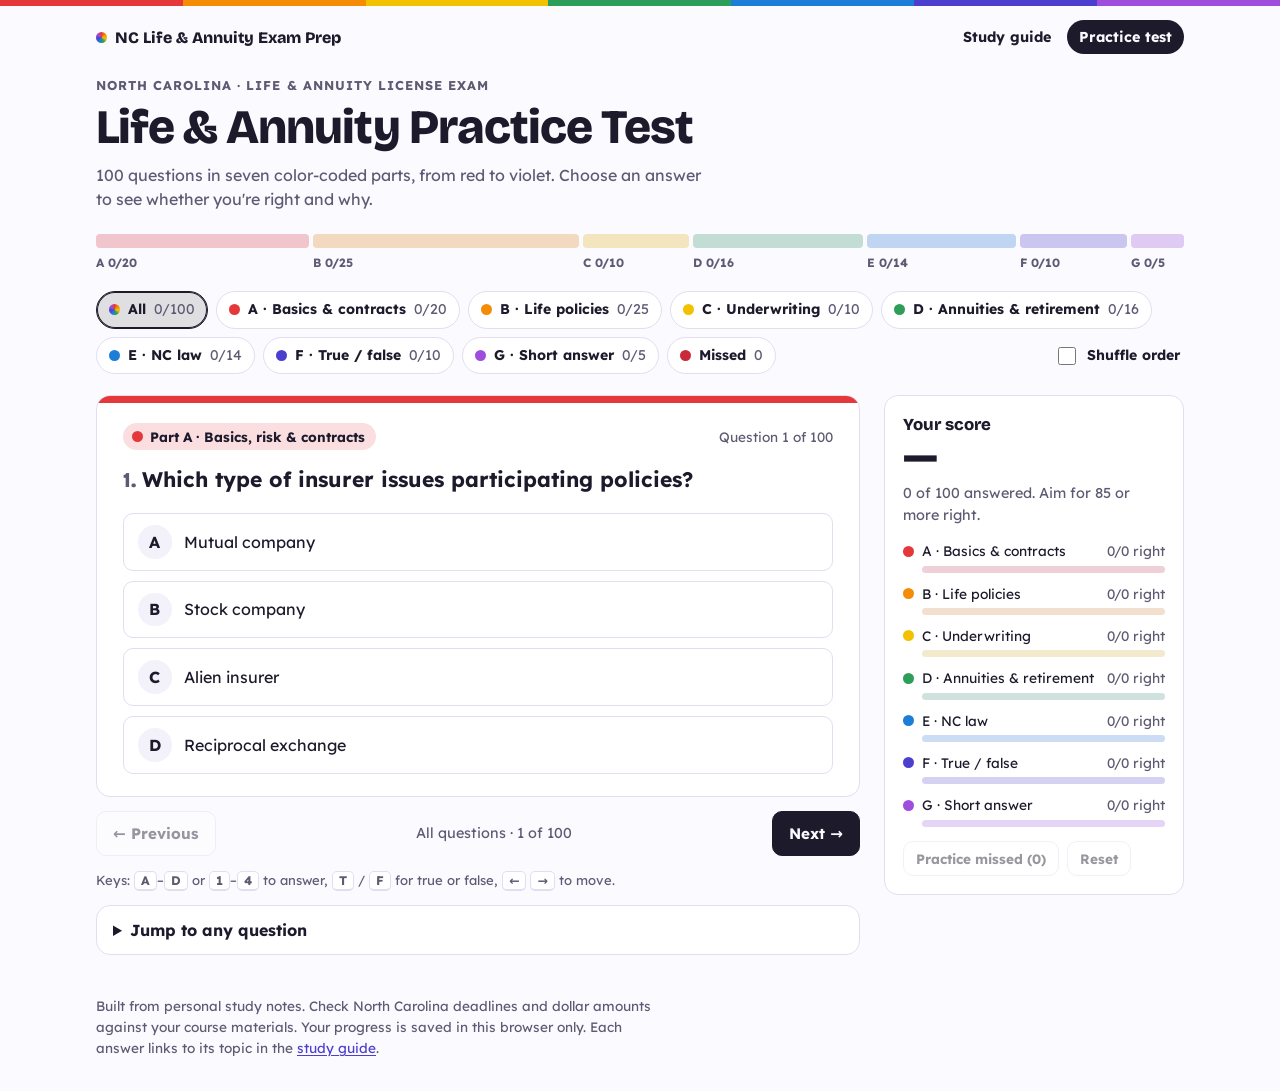
==== practice-test.html @ bba4e841 "Add study guide and practice test site Home page with tiles linking to a ten-topic study guide and a" ====
<!doctype html>
<html lang="en">
<head>
<meta charset="utf-8">
<meta name="viewport" content="width=device-width, initial-scale=1, viewport-fit=cover">
<title>NC Life &amp; Annuity Practice Test</title>
<meta name="description" content="100 practice questions for the North Carolina Life & Annuity license exam, in seven color-coded parts.">
<link rel="preconnect" href="https://fonts.googleapis.com">
<link rel="preconnect" href="https://fonts.gstatic.com" crossorigin>
<link rel="stylesheet" href="https://fonts.googleapis.com/css2?family=Lexend:wght@400;600;700&family=Bricolage+Grotesque:opsz,wght@12..96,600;12..96,800&display=swap">
<link rel="stylesheet" href="styles.css">
<style>
/* Practice test layout: a full-width rainbow progress band (one stripe per part),
   part chips, then the question card with a score panel beside it (stacks on phones). */
.spectrum-wrap { margin-top: 22px; }
.spectrum { display: flex; gap: 4px; height: 14px; }
.seg {
  position: relative;
  min-width: 0;
  border-radius: 4px;
  overflow: hidden;
  background: color-mix(in srgb, var(--c) 24%, var(--surface-2));
}
.seg > span { position: absolute; inset: 0 auto 0 0; background: var(--c); transition: width 0.3s ease; }
.spectrum-legend {
  display: flex;
  gap: 4px;
  margin-top: 6px;
  font-size: 0.75rem;
  font-weight: 700;
  color: var(--muted);
  font-variant-numeric: tabular-nums;
}
.spectrum-legend > span { min-width: 0; overflow: hidden; white-space: nowrap; text-overflow: ellipsis; }
@media (max-width: 600px) { .lg-n { display: none; } }

/* Layout */
.layout {
  display: grid;
  grid-template-columns: minmax(0, 1fr) 300px;
  gap: 20px 24px;
  padding-block: 18px 40px;
}
.parts { grid-column: 1 / -1; display: flex; flex-wrap: wrap; align-items: center; gap: 8px; }
#chips { display: contents; }
@media (max-width: 860px) {
  .layout { grid-template-columns: minmax(0, 1fr); }
}

/* Part chips */
.chip {
  display: inline-flex;
  align-items: center;
  gap: 8px;
  padding: 7px 12px;
  border: 1px solid var(--line);
  border-radius: 999px;
  background: var(--surface);
  font-weight: 700;
  font-size: 0.88rem;
  cursor: pointer;
  transition: background 0.15s, border-color 0.15s;
}
.chip:hover { border-color: var(--c, var(--fg)); }
.chip[aria-pressed="true"] {
  border-color: var(--c, var(--fg));
  background: color-mix(in srgb, var(--c, var(--fg)) 14%, var(--surface));
  box-shadow: inset 0 0 0 1px var(--c, var(--fg));
}
.count { font-weight: 400; color: var(--muted); font-variant-numeric: tabular-nums; }
.toggle {
  display: inline-flex;
  align-items: center;
  gap: 8px;
  margin-left: auto;
  padding: 7px 4px;
  font-size: 0.88rem;
  font-weight: 700;
  cursor: pointer;
}
.toggle input { width: 18px; height: 18px; accent-color: var(--indigo); }

/* Question card */
.stage { min-width: 0; display: grid; gap: 14px; align-content: start; }
.card {
  background: var(--surface);
  border: 1px solid var(--line);
  border-radius: 14px;
  overflow: hidden;
}
.card::before { content: ""; display: block; height: 7px; background: var(--c); }
.card-body { padding: 20px clamp(16px, 3vw, 26px) 22px; }
.meta {
  display: flex;
  flex-wrap: wrap;
  align-items: center;
  justify-content: space-between;
  gap: 8px 12px;
  font-size: 0.85rem;
  color: var(--muted);
}
.part-tag {
  display: inline-flex;
  align-items: center;
  gap: 7px;
  padding: 3px 11px 3px 9px;
  border-radius: 999px;
  background: color-mix(in srgb, var(--c) 16%, var(--surface));
  color: var(--fg);
  font-weight: 700;
}
.where { font-variant-numeric: tabular-nums; }
.qtext {
  margin: 14px 0 18px;
  font: 700 clamp(1.1rem, 2.3vw, 1.32rem)/1.45 var(--body);
  text-wrap: pretty;
}
.qnum { font-family: var(--display); font-weight: 800; color: var(--muted); margin-right: 6px; }
.options { list-style: none; margin: 0; padding: 0; display: grid; gap: 10px; }
.opt {
  width: 100%;
  display: grid;
  grid-template-columns: 2.1rem minmax(0, 1fr) auto;
  align-items: center;
  gap: 12px;
  padding: 11px 14px;
  border: 1.5px solid var(--line);
  border-radius: 10px;
  background: var(--surface);
  text-align: left;
  line-height: 1.4;
  cursor: pointer;
  transition: border-color 0.15s, background 0.15s;
}
.opt:hover:not(:disabled) { border-color: var(--c); background: color-mix(in srgb, var(--c) 8%, var(--surface)); }
.opt:disabled { cursor: default; }
.key {
  width: 2.1rem;
  height: 2.1rem;
  display: grid;
  place-items: center;
  border-radius: 50%;
  background: var(--surface-2);
  font-weight: 700;
}
.mark { font-size: 0.8rem; font-weight: 700; white-space: nowrap; }
.opt.is-correct { border-color: var(--ok); background: color-mix(in srgb, var(--ok) 12%, var(--surface)); }
.opt.is-correct .key { background: var(--ok); color: var(--surface); }
.opt.is-correct .mark { color: var(--ok); }
.opt.is-wrong { border-color: var(--bad); background: color-mix(in srgb, var(--bad) 10%, var(--surface)); }
.opt.is-wrong .key { background: var(--bad); color: var(--surface); }
.opt.is-wrong .mark { color: var(--bad); }
.opt.is-dim { opacity: 0.55; }
@media (max-width: 480px) {
  .opt { grid-template-columns: 2.1rem minmax(0, 1fr); }
  .mark { grid-column: 2; }
}

.feedback {
  margin-top: 16px;
  padding: 14px 16px;
  border-left: 5px solid var(--ok);
  border-radius: 8px;
  background: color-mix(in srgb, var(--ok) 10%, var(--surface));
}
.feedback.bad { border-left-color: var(--bad); background: color-mix(in srgb, var(--bad) 9%, var(--surface)); }
.feedback.neutral { border-left-color: var(--c); background: color-mix(in srgb, var(--c) 10%, var(--surface)); }
.fb-title { margin: 0 0 4px; font-weight: 700; }
.fb-why { margin: 0; }
.fb-foot {
  display: flex;
  flex-wrap: wrap;
  align-items: center;
  justify-content: space-between;
  gap: 8px 12px;
  margin-top: 10px;
  font-size: 0.85rem;
  color: var(--muted);
}

.sa-label { display: block; margin-bottom: 6px; font-size: 0.9rem; font-weight: 700; }
textarea {
  width: 100%;
  min-height: 96px;
  padding: 10px 12px;
  border: 1.5px solid var(--line);
  border-radius: 10px;
  background: var(--surface);
  color: var(--fg);
  font: 1rem/1.5 var(--body);
  resize: vertical;
}
.row { display: flex; flex-wrap: wrap; gap: 10px; margin-top: 12px; }

.nav-row { display: flex; flex-wrap: wrap; align-items: center; justify-content: space-between; gap: 8px 12px; }
.nav-row .btn { white-space: nowrap; }
.nav-pos { color: var(--muted); font-size: 0.9rem; font-variant-numeric: tabular-nums; text-align: center; }
@media (max-width: 520px) { .nav-pos { order: 3; flex-basis: 100%; } }
.hint { margin: 0; font-size: 0.82rem; color: var(--muted); }

details.jump { background: var(--surface); border: 1px solid var(--line); border-radius: 14px; padding: 12px 16px; }
details.jump summary { cursor: pointer; font-weight: 700; }
.qgrid { display: grid; grid-template-columns: repeat(auto-fill, minmax(38px, 1fr)); gap: 6px; margin-top: 12px; }
.qcell {
  height: 34px;
  border: 2px solid var(--c);
  border-radius: 7px;
  background: var(--surface);
  font-size: 0.8rem;
  font-weight: 700;
  font-variant-numeric: tabular-nums;
  cursor: pointer;
}
.qcell.ok { background: color-mix(in srgb, var(--ok) 26%, var(--surface)); }
.qcell.bad { background: color-mix(in srgb, var(--bad) 26%, var(--surface)); text-decoration: line-through; }
.qcell.current { box-shadow: 0 0 0 2px var(--surface), 0 0 0 4px var(--fg); }

/* Score panel */
.score {
  align-self: start;
  position: sticky;
  top: 16px;
  display: grid;
  gap: 14px;
  padding: 18px;
  background: var(--surface);
  border: 1px solid var(--line);
  border-radius: 14px;
}
@media (max-width: 860px) { .score { position: static; } }
.score h2 { margin: 0; font: 800 1.05rem var(--display); }
.big { font: 800 2.7rem/1 var(--display); font-variant-numeric: tabular-nums; }
.sub { margin: 4px 0 0; color: var(--muted); font-size: 0.9rem; font-variant-numeric: tabular-nums; }
.prows { display: grid; gap: 10px; }
.prow {
  display: grid;
  grid-template-columns: 11px minmax(0, 1fr) auto;
  align-items: center;
  gap: 4px 8px;
  font-size: 0.86rem;
}
.prow .pname { min-width: 0; overflow: hidden; text-overflow: ellipsis; white-space: nowrap; }
.prow .pnum { color: var(--muted); font-variant-numeric: tabular-nums; }
.pbar {
  grid-column: 2 / -1;
  display: flex;
  height: 7px;
  border-radius: 4px;
  overflow: hidden;
  background: color-mix(in srgb, var(--c) 18%, var(--surface-2));
}
.pbar .right { background: var(--c); }
.pbar .wrong { background: color-mix(in srgb, var(--c) 45%, var(--surface-2)); }
.score-actions { display: flex; flex-wrap: wrap; gap: 8px; }
.confirm { margin: 0; font-size: 0.88rem; }

.empty { padding: 28px 24px; text-align: center; }
.empty h2 { margin: 0 0 6px; font: 800 1.3rem var(--display); }
.empty p { margin: 0; color: var(--muted); }
</style>
</head>
<body>
<div class="rainbow-rule" aria-hidden="true"></div>
<nav class="wrap topnav" aria-label="Site">
  <a class="brand" href="./"><span class="dot rainbow" aria-hidden="true"></span>NC Life &amp; Annuity Exam Prep</a>
  <div class="navlinks">
    <a href="study-guide.html">Study guide</a>
    <a href="practice-test.html" aria-current="page">Practice test</a>
  </div>
</nav>
<header class="masthead">
  <div class="wrap">
    <p class="eyebrow">North Carolina · Life &amp; Annuity license exam</p>
    <h1>Life &amp; Annuity Practice Test</h1>
    <p class="lede">100 questions in seven color-coded parts, from red to violet. Choose an answer to see whether you're right and why.</p>
    <div class="spectrum-wrap">
      <div class="spectrum" id="spectrum" role="img" aria-label="Progress by part"></div>
      <div class="spectrum-legend" id="legend"></div>
    </div>
  </div>
</header>

<main class="wrap layout">
  <div class="parts" aria-label="Choose which questions to practice">
    <div id="chips"></div>
    <label class="toggle" for="shuffle"><input type="checkbox" id="shuffle"> Shuffle order</label>
  </div>

  <section class="stage" aria-live="polite">
    <article class="card" id="card"></article>
    <div class="nav-row">
      <button class="btn" type="button" id="prev">← Previous</button>
      <span class="nav-pos" id="navpos"></span>
      <button class="btn primary" type="button" id="next">Next →</button>
    </div>
    <p class="hint">Keys: <kbd>A</kbd>–<kbd>D</kbd> or <kbd>1</kbd>–<kbd>4</kbd> to answer, <kbd>T</kbd> / <kbd>F</kbd> for true or false, <kbd>←</kbd> <kbd>→</kbd> to move.</p>
    <details class="jump" id="jump">
      <summary>Jump to any question</summary>
      <div class="qgrid" id="qgrid"></div>
    </details>
  </section>

  <aside class="score" id="score" aria-label="Your score"></aside>
</main>

<footer class="wrap foot">
  <p>Built from personal study notes. Check North Carolina deadlines and dollar amounts against your course materials. Your progress is saved in this browser only. Each answer links to its topic in the <a href="study-guide.html">study guide</a>.</p>
</footer>

<script>
const PARTS = {
  A: { name: "Basics, risk & contracts", short: "Basics & contracts", color: "var(--red)" },
  B: { name: "Life policies & riders", short: "Life policies", color: "var(--orange)" },
  C: { name: "Underwriting & delivery", short: "Underwriting", color: "var(--yellow)" },
  D: { name: "Annuities, retirement & Social Security", short: "Annuities & retirement", color: "var(--green)" },
  E: { name: "North Carolina law & ethics", short: "NC law", color: "var(--blue)" },
  F: { name: "True or false", short: "True / false", color: "var(--indigo)" },
  G: { name: "Short answer", short: "Short answer", color: "var(--violet)" }
};

const TOPICS = {
  1: "Insurers and how they are organized",
  2: "Risk, loss and hazards",
  3: "Contracts, agency and negligence",
  4: "Life insurance policies",
  5: "Riders, provisions and options",
  6: "Underwriting and delivery",
  7: "Annuities",
  8: "Business uses and retirement plans",
  9: "Social Security",
  10: "North Carolina law and ethics"
};

const QS = [];
function mc(part, q, opts, ans, why, topic) {
  QS.push({ id: QS.length + 1, part, type: "mc", q, opts, ans: "ABCD".indexOf(ans), why, topic });
}
function tf(q, ans, why, topic) {
  QS.push({ id: QS.length + 1, part: "F", type: "tf", q, opts: ["True", "False"], ans: ans ? 0 : 1, why, topic });
}
function sa(q, model, topic) {
  QS.push({ id: QS.length + 1, part: "G", type: "sa", q, model, topic });
}

// Part A: Insurance basics, risk and contracts
mc("A", "Which type of insurer issues participating policies?", ["Mutual company", "Stock company", "Alien insurer", "Reciprocal exchange"], "A", "Mutual companies are owned by policyholders and issue participating policies.", 1);
mc("A", "An insurer incorporated in Ohio that sells policies in North Carolina is, in NC, a(n):", ["Domestic insurer", "Alien insurer", "Nonadmitted insurer", "Foreign insurer"], "D", "Foreign means incorporated in another US state. Domestic is this state; alien is outside the US.", 1);
mc("A", "Under a reinsurance agreement, which company stays responsible to the policyowner?", ["The reinsurer", "The state guaranty association", "The ceding insurer", "The assuming insurer"], "C", "The ceding (original) insurer stays responsible to the client.", 1);
mc("A", "Reinsurance that applies automatically to a broad class of risks is:", ["Treaty", "Facultative", "Surplus lines", "Retention"], "A", "Treaty is broad and automatic; facultative is case by case.", 1);
mc("A", "Who is NOT licensed to sell insurance but introduces clients to a producer?", ["Broker", "Agent", "Field underwriter", "Solicitor"], "D", "Solicitors can't sell; they refer clients to a producer.", 1);
mc("A", "The McCarran-Ferguson Act of 1945 established that:", ["The federal government regulates insurance", "Agents need a federal license", "States regulate the business of insurance", "All insurers must be mutual companies"], "C", "McCarran-Ferguson left insurance regulation to the states.", 1);
mc("A", "Which of these is an insurable risk?", ["Buying stock", "A home burning down", "Betting on a game", "Opening a new business"], "B", "Only pure risk (chance of loss, no gain) is insurable. The others are speculative.", 2);
mc("A", "A policyholder stops locking their car because “insurance will cover it.” This is:", ["Moral hazard", "Physical hazard", "Speculative risk", "Morale hazard"], "D", "Morale hazard is carelessness because you're insured. Moral hazard is intentional dishonesty.", 2);
mc("A", "Frayed electrical wiring in a building is a:", ["Physical hazard", "Moral hazard", "Morale hazard", "Peril"], "A", "A physical hazard is a tangible condition you can see or measure.", 2);
mc("A", "Buying an insurance policy is which risk management method?", ["Avoidance", "Transfer", "Retention", "Reduction"], "B", "Insurance transfers risk to another party by contract.", 2);
mc("A", "Choosing a higher deductible to lower the premium is an example of risk:", ["Sharing", "Avoidance", "Retention", "Transfer"], "C", "A deductible is risk you deliberately keep.", 2);
mc("A", "According to the law of large numbers:", ["As the number of insureds increases, the number of losses decreases", "Losses can be eliminated with enough insureds", "Every insured pays the same premium", "The larger the group of similar exposure units, the more predictable losses become"], "D", "The law of large numbers improves predictability. The first choice is the classic false statement.", 2);
mc("A", "Adverse selection refers to:", ["Higher-risk people being more likely to seek insurance", "An insurer rejecting an applicant", "Spreading risk among many people", "An agent choosing which insurer to use"], "A", "Higher-risk people seek coverage more, so claims run higher than expected. Underwriting guards against it.", 2);
mc("A", "Which is an exception to the principle of indemnity?", ["Actual cash value property coverage", "Life insurance", "Liability coverage", "Medical expense reimbursement"], "B", "Life insurance pays a stated amount, not a measured loss.", 2);
mc("A", "Which is NOT one of the four elements of a legal contract?", ["Warranty", "Consideration", "Competent parties", "Legal purpose"], "A", "The elements are CLOC: Competent parties, Legal purpose, Offer and acceptance, Consideration.", 3);
mc("A", "A contract in which one party may receive much more than it paid in is:", ["Unilateral", "Conditional", "Aleatory", "Adhesive"], "C", "Aleatory means an unequal exchange of value.", 3);
mc("A", "The insurer writes the policy, the insured must take it as written, and unclear wording is read in the insured's favor. This describes a contract of:", ["Indemnity", "Adhesion", "Utmost good faith", "Bilateral agreement"], "B", "That's a contract of adhesion: take it or leave it, with ambiguities favoring the insured.", 3);
mc("A", "Statements on an application that the applicant believes to be true are:", ["Warranties", "Concealments", "Estoppels", "Representations"], "D", "Representations are believed true; warranties are guaranteed true.", 3);
mc("A", "An agent forgets to submit a client's application. This is:", ["Simple negligence", "Gross negligence", "Willful and wanton negligence", "Fraud"], "A", "A one-time failure to act reasonably is simple negligence.", 3);
mc("A", "Authority that the public reasonably believes an agent has, based on the insurer's actions, is:", ["Express", "Implied", "Fiduciary", "Apparent"], "D", "Apparent authority comes from the public's reasonable belief. Express is written; implied is needed to do the express duties.", 3);

// Part B: Life policies, riders and provisions
mc("B", "Which policy gives pure, temporary protection at the lowest premium for a set period?", ["Whole life", "Universal life", "Level term", "Limited-pay life"], "C", "Level term is temporary, pure protection at the lowest premium.", 4);
mc("B", "Credit life insurance is usually written as:", ["Decreasing term", "Level term", "Whole life", "Variable life"], "A", "Credit life is decreasing term that shrinks with the debt.", 4);
mc("B", "A term policy is converted to whole life, and the new premium is based on the insured's age at conversion. This is:", ["Original age", "Issue age", "Attained age", "Age 65"], "C", "Attained age is the insured's age at conversion, so the premium is higher.", 4);
mc("B", "Compared with straight whole life, a 20-pay life policy:", ["Has lower annual premiums", "Builds cash value faster", "Expires after 20 years", "Has no cash value"], "B", "Premiums are packed into 20 years, so cash value builds faster. The premiums are higher.", 4);
mc("B", "A policy funded so fast that it fails the IRS 7-pay test becomes a:", ["Modified endowment contract (MEC)", "Variable life policy", "Industrial policy", "Survivorship policy"], "A", "Failing the 7-pay test makes it a MEC. Loans and withdrawals become taxable.", 4);
mc("B", "In universal life, the pure insurance protection above the cash value is called the:", ["Loading", "Reserve", "Surrender charge", "Corridor"], "D", "The corridor is the pure protection above the cash value.", 4);
mc("B", "Which policy's cash value and death benefit rise and fall with separate-account investments?", ["Indexed universal life", "Variable life", "Adjustable life", "Limited-pay life"], "B", "Variable life follows its separate-account (equity) investments, and the owner bears the risk.", 4);
mc("B", "A survivorship (joint and survivor) policy pays the death benefit:", ["At the first death", "At each death", "At the second death", "When both insureds reach age 100"], "C", "Survivorship, or second-to-die, pays at the last death.", 4);
mc("B", "A policyowner transfers all ownership rights to another person. This is:", ["Collateral assignment", "Irrevocable beneficiary designation", "Viatical settlement", "Absolute assignment"], "D", "An absolute assignment transfers full ownership and control.", 5);
mc("B", "A terminally ill insured expected to live 1–2 years wants part of the death benefit now. Which rider allows this?", ["Accelerated benefits", "Accidental death benefit", "Waiver of premium", "Payor benefit"], "A", "Accelerated benefits pay part of the death benefit early for a terminal illness.", 5);
mc("B", "The payor benefit rider is most often attached to a:", ["Group term policy", "Credit life policy", "Juvenile policy", "Annuity"], "C", "The payor rider goes on juvenile policies and waives premiums if the payor dies or is disabled.", 5);
mc("B", "Under the automatic premium loan provision, an unpaid premium is:", ["Waived permanently", "Paid by the agent", "Deducted only from the death benefit", "Borrowed from the cash value at the end of the grace period"], "D", "The automatic premium loan borrows the premium from cash value when the grace period ends.", 5);
mc("B", "Which is NOT a dividend option?", ["Paid-up additions", "Extended term", "One-year term", "Reduction of premium"], "B", "Extended term is a nonforfeiture option. Dividend options are CRAPO: Cash, Reduction of premium, Accumulate at interest, Paid-up additions, One-year term.", 5);
mc("B", "A policyowner stops paying premiums, and the cash value buys term coverage for the full face amount for as long as it lasts. This nonforfeiture option is:", ["Extended term", "Reduced paid-up", "Cash surrender", "Automatic premium loan"], "A", "Extended term keeps the full face amount for a shorter time. Reduced paid-up keeps coverage for life at a smaller amount.", 5);
mc("B", "After a life policy has been in force for 2 years, the insurer generally can't void it for misstatements on the application. This is the:", ["Entire contract provision", "Suicide clause", "Incontestability clause", "Reinstatement provision"], "C", "The incontestability clause applies after 2 years.", 5);
mc("B", "An insured dies by suicide 14 months after the policy was issued. The insurer will:", ["Pay the full face amount", "Refund the premiums paid", "Pay nothing at all", "Pay half the face amount"], "B", "Suicide within 2 years of issue means premiums are refunded, with no death benefit.", 5);
mc("B", "Under the entire contract provision, the contract consists of:", ["The policy only", "The application only", "The policy plus the agent's notes", "The policy, the application and any endorsements"], "D", "The policy, the application and the endorsements make up the entire contract.", 5);
mc("B", "The insured and the primary beneficiary die in the same accident and no one can tell who died first. With no common disaster clause, the Uniform Simultaneous Death Act pays the proceeds:", ["As if the insured survived, so to the contingent beneficiary or the insured's estate", "As if the beneficiary survived", "Split between both estates", "To the state"], "A", "The act presumes the insured outlived the beneficiary.", 5);
mc("B", "Which is NOT a factor in calculating a life insurance premium?", ["Mortality", "Morbidity", "Interest", "Expense"], "B", "Life premiums use mortality, interest and expense. Morbidity (illness rates) is for health insurance.", 4);
mc("B", "Gross premium equals:", ["Mortality minus interest", "Net premium minus dividends", "Net premium plus loading for expenses", "Cash value plus interest"], "C", "Gross premium = net premium + loading. Net single premium = mortality − interest.", 4);
mc("B", "Life insurance death proceeds paid in a lump sum to a beneficiary are generally:", ["Fully taxable as income", "Taxed as a capital gain", "Taxable only above $255", "Free of income tax"], "D", "Lump-sum death proceeds are income-tax free. Interest earned on proceeds held by the insurer is taxable.", 5);
mc("B", "A revocable beneficiary can be changed by the policyowner:", ["At any time", "Only with the beneficiary's consent", "Only on the policy anniversary", "Never"], "A", "A revocable beneficiary can be changed at any time. An irrevocable one must consent.", 5);
mc("B", "Level premiums are possible for whole life because:", ["The insurer guarantees dividends", "Early-year premiums exceed the cost of protection, building a reserve", "Premiums increase each year", "Cash value is paid out each year"], "B", "Overpaying in the early years builds the reserve that keeps later premiums level.", 4);
mc("B", "A client wants lifetime coverage but wants to finish paying premiums before retirement. The best fit is:", ["Decreasing term", "Renewable term", "Limited-pay life", "Credit life"], "C", "Limited-pay life gives lifetime coverage with a shorter payment period.", 4);
mc("B", "Investors buy a policy on a stranger's life (STOLI). Which contract element does this violate?", ["Consideration", "Offer and acceptance", "Competent parties", "Legal purpose (insurable interest)"], "D", "Without insurable interest, the contract has no legal purpose.", 3);

// Part C: Underwriting and delivery
mc("C", "The agent who starts the underwriting process is called the:", ["Field underwriter", "Actuary", "Claims adjuster", "Service representative"], "A", "The agent is the field underwriter.", 6);
mc("C", "A report on the applicant from their own doctor is a(n):", ["MIB report", "Inspection report", "Attending physician statement (APS)", "Buyer's guide"], "C", "An APS comes from the applicant's own doctor. The MIB shares medical data among insurers.", 6);
mc("C", "An applicant pays the first premium and receives a conditional receipt. Coverage begins:", ["When the policy is delivered", "On the application date (or exam date), if the applicant qualifies as applied for", "Immediately, no matter what underwriting finds", "When the agent signs the application"], "B", "Conditional receipt coverage dates back only if the applicant qualifies as applied for.", 6);
mc("C", "Which receipt gives immediate coverage until the insurer accepts or rejects the application?", ["Conditional receipt", "Premium receipt", "Policy summary", "Binding receipt"], "D", "A binding receipt gives immediate temporary coverage. It's used sparingly in life insurance.", 6);
mc("C", "No premium was paid with the application. Coverage begins:", ["On the application date", "When underwriting approves", "When the policy is delivered and the first premium is collected", "On the date of the medical exam"], "C", "No premium means no coverage until delivery and payment in full.", 6);
mc("C", "For life insurance, insurable interest must exist:", ["At the time of application", "At the time of death", "At both application and death", "Only when a claim is filed"], "A", "For life insurance, insurable interest is needed at application only.", 6);
mc("C", "Under the Fair Credit Reporting Act, an applicant must be:", ["Given a copy of their MIB file automatically", "Told that a consumer report on their background may be requested", "Allowed to choose the underwriter", "Refunded any premium paid"], "B", "The FCRA requires notice that a consumer report may be requested.", 1);
mc("C", "An applicant who is a better-than-average risk is classified as:", ["Standard", "Substandard", "Preferred", "Rated"], "C", "Preferred is better than average; standard is average; substandard (rated) is worse.", 6);
mc("C", "The minimum free-look period for an individual life policy is:", ["10 days", "3 days", "31 days", "60 days"], "A", "The minimum free look is 10 days after delivery, with a full refund.", 6);
mc("C", "Unless a question says otherwise, you should assume:", ["The insured and the owner are different people", "The beneficiary is the applicant", "The agent pays the premium", "The owner, applicant, payor and insured are the same person"], "D", "On the exam, the owner, applicant, payor and insured are the same person unless stated.", 6);

// Part D: Annuities, retirement, business uses and Social Security
mc("D", "Annuities protect against the risk of:", ["Dying too soon", "Disability", "Living too long", "Liability claims"], "C", "Annuities cover the risk of outliving your money.", 7);
mc("D", "During the accumulation phase of an annuity, who holds the contract rights?", ["The contract owner", "The annuitant", "The beneficiary", "The insurer"], "A", "The contract owner holds the rights during accumulation. The annuitant receives the payout.", 7);
mc("D", "A single premium immediate annuity (SPIA) begins payments within:", ["30 days", "6 months", "5 years", "12 months"], "D", "A SPIA starts paying within 12 months.", 7);
mc("D", "An annuity whose interest is linked to a stock market index, but which is not a variable product, is a(n):", ["Variable annuity", "Equity-indexed annuity", "Market value adjusted annuity", "Flexible premium deferred annuity"], "B", "Equity-indexed annuities are fixed products with interest tied to an index.", 7);
mc("D", "Qualified retirement plans are funded with:", ["Pre-tax dollars", "After-tax dollars", "Employer money only", "Life insurance cash value only"], "A", "Qualified plans use pre-tax dollars. Non-qualified annuities use after-tax dollars.", 7);
mc("D", "A 403(b) tax-sheltered annuity is available to employees of:", ["Any for-profit corporation", "Sole proprietorships", "Public schools and 501(c)(3) nonprofits", "Federal agencies only"], "C", "403(b) plans are for public schools and 501(c)(3) nonprofits.", 8);
mc("D", "A Keogh (HR-10) plan is for:", ["Nonprofit employees", "Large corporations", "Government workers", "Self-employed people, who must include eligible employees"], "D", "Keogh plans are for the self-employed and must include eligible employees.", 8);
mc("D", "Under ERISA, an employee is always 100% vested in:", ["Their own contributions", "Employer contributions", "Profit-sharing contributions", "Nothing until 5 years of service"], "A", "Your own contributions are always 100% vested. Employer money follows a vesting schedule.", 8);
mc("D", "On an indirect rollover from a qualified profit-sharing plan, the plan must withhold:", ["10%", "25%", "20%", "Nothing"], "C", "20% is withheld for income tax on an indirect rollover.", 8);
mc("D", "A person 73 or older who fails to take a required minimum distribution owes an IRS excise tax of:", ["10%", "25%", "20%", "50%"], "B", "The penalty for a missed RMD is 25%.", 8);
mc("D", "A self-employed person pays FICA tax of:", ["6.2%", "7.65%", "12.4%", "15.3%"], "D", "The self-employed pay both halves: 7.65% + 7.65% = 15.3%.", 9);
mc("D", "Fully insured status for Social Security requires:", ["40 credits (about 10 years of work)", "6 credits", "20 credits", "6 credits in the last 13 quarters"], "A", "Fully insured takes 40 credits. Six credits in the last 13 quarters is currently insured.", 9);
mc("D", "The Social Security blackout period:", ["Ends when the youngest child turns 18", "Begins when the youngest child turns 16 and ends when the surviving spouse turns 60", "Is the 5-month disability waiting period", "Begins when the surviving spouse turns 60"], "B", "The blackout runs from the youngest child's 16th birthday to the surviving spouse's 60th.", 9);
mc("D", "The waiting period for Social Security disability benefits is:", ["30 days", "90 days", "12 months", "5 months"], "D", "Social Security disability has a 5-month waiting period.", 9);
mc("D", "In key person life insurance, the owner and beneficiary is:", ["The key employee", "The key employee's family", "The business", "The insurer"], "C", "The business owns the policy, pays for it and is the beneficiary. The key employee is the insured.", 8);
mc("D", "An employee leaving a group life plan can convert to individual whole life without proof of insurability within:", ["31 days", "10 days", "6 months", "1 year"], "A", "Group conversion is within 31 days, at attained age, with no medical exam.", 8);

// Part E: North Carolina law and ethics
mc("E", "An agent offers a prospect a $50 gift card, not stated in the policy, to buy the policy. This is:", ["Twisting", "Rebating", "Defamation", "Commingling"], "B", "Offering anything of value not in the policy to induce a sale is rebating.", 10);
mc("E", "An agent misrepresents a client's current policy to get them to drop it and buy a new one. This is:", ["Rebating", "Controlled business", "Twisting", "Fair replacement"], "C", "Misrepresenting to replace a policy is twisting.", 10);
mc("E", "An agent deposits client premiums in their personal checking account. This is:", ["Rebating", "Defamation", "Sliding", "Commingling"], "D", "Mixing premiums with personal funds is commingling.", 10);
mc("E", "In NC, a licensee who unknowingly represents an unauthorized insurer commits a:", ["Class 1 misdemeanor", "Class H felony", "Civil infraction only", "No offense"], "A", "Unknowingly representing an unauthorized insurer is a Class 1 misdemeanor.", 10);
mc("E", "In NC, a licensee who knowingly represents an unauthorized insurer commits a:", ["Class 1 misdemeanor", "Class H felony", "Civil infraction only", "No offense"], "B", "Knowingly representing an unauthorized insurer is a Class H felony.", 10);
mc("E", "An NC licensee must report a criminal conviction to the Commissioner within:", ["5 business days", "30 days", "10 business days", "60 days"], "C", "10 business days, per the study notes. Administrative actions and prosecutions are 30 days.", 10);
mc("E", "An insurer that terminates an agent's appointment must notify the Commissioner within:", ["10 days", "15 days", "60 days", "30 days"], "D", "The insurer tells the Commissioner within 30 days, then the agent within 15 days after that.", 10);
mc("E", "The maximum fixed interest rate on life policy loans under NC law is:", ["8%", "6%", "10%", "12%"], "A", "The NC maximum fixed policy loan rate is 8%.", 10);
mc("E", "The notice regarding replacement must be given to the applicant:", ["At policy delivery", "Within 30 days of issue", "At the time of application", "Only if the applicant asks"], "C", "The replacement notice is given at the time of application.", 10);
mc("E", "A vacancy in the office of NC Commissioner of Insurance is filled by:", ["The General Assembly", "Appointment by the Governor", "The NAIC", "A special election"], "B", "The Governor fills a vacancy by appointment.", 10);
mc("E", "A nonresident agent selling in NC needs a resident agent to countersign documents:", ["Always", "Only for group policies", "Only for variable products", "Never"], "D", "NC never requires a resident countersignature for nonresident agents.", 10);
mc("E", "An insurer must file a new agent's appointment within how long after receiving the agent's first application?", ["5 days", "10 days", "15 days", "30 days"], "C", "The appointment is filed within 15 days of the first application.", 10);
mc("E", "Paying policy dividends on a participating policy is:", ["Rebating", "Twisting", "Not rebating", "An illegal inducement"], "C", "Policy dividends are not rebates.", 10);
mc("E", "Which is permitted (fair) discrimination?", ["Charging smokers more than nonsmokers", "Charging more based on race", "Charging different rates to people in the same risk class", "Declining an applicant because of marital status"], "A", "Smoking is a legitimate, risk-based underwriting factor.", 10);

// Part F: True or false
tf("Speculative risks are insurable.", false, "Only pure risks are insurable.", 2);
tf("Every accident is an occurrence, but not every occurrence is an accident.", true, "An occurrence includes gradual events; an accident is sudden.", 2);
tf("Insurance contracts are bilateral.", false, "Insurance contracts are unilateral: only the insurer makes an enforceable promise.", 3);
tf("For life insurance, insurable interest must exist at the time of the insured's death.", false, "It must exist at the time of application.", 6);
tf("Death proceeds are income-tax free, but interest earned on proceeds held by the insurer is taxable.", true, "Interest on retained proceeds is taxable.", 5);
tf("The Medicare portion of FICA has a wage cap.", false, "Social Security has the wage cap; Medicare doesn't.", 9);
tf("Morbidity is one of the factors used to price life insurance.", false, "Life premiums use mortality, interest and expense.", 4);
tf("Dividends on a participating policy are guaranteed.", false, "Dividends are declared by the insurer and never guaranteed.", 1);
tf("A domestic insurer is one incorporated in this state.", true, "Domestic means incorporated in this state.", 1);
tf("As the number of insureds increases, the number of losses decreases.", false, "Losses become more predictable, not fewer.", 2);

// Part G: Short answer
sa("Name the five dividend options.", "CRAPO: Cash, Reduction of premium, Accumulate at interest, Paid-up additions, One-year term.", 5);
sa("Name the four elements of a legal contract.", "CLOC: Competent parties, Legal purpose, Offer and acceptance, Consideration.", 3);
sa("Explain the difference between a conditional receipt and a binding receipt.", "A conditional receipt dates coverage back to the application (or exam) only if the applicant qualifies as applied for. A binding receipt gives immediate coverage until the insurer decides, and is used sparingly in life insurance.", 6);
sa("Tom is 80% vested in $10,000 of employer contributions when he leaves his job. How much of the employer money does he keep, and how much does he forfeit?", "He keeps $8,000 and forfeits $2,000. His own contributions are always 100% his.", 8);
sa("Explain the difference between moral and morale hazard, with one example of each.", "Moral hazard is intentional dishonesty, such as arson or faking a claim. Morale hazard is carelessness because you're insured, such as leaving the car unlocked.", 2);

const KEY = "ncla-quiz-v1";
const LETTERS = ["A", "B", "C", "D"];
const st = { answers: {}, filter: "all", list: [], pos: 0, shuffle: false };
const revealed = new Set();
let confirming = false;

function load() {
  try {
    const s = JSON.parse(localStorage.getItem(KEY) || "null");
    if (s && typeof s === "object") {
      if (s.answers && typeof s.answers === "object") st.answers = s.answers;
      if (typeof s.filter === "string") st.filter = s.filter;
      if (Array.isArray(s.list)) st.list = s.list.filter(id => QS[id - 1]);
      if (Number.isInteger(s.pos)) st.pos = s.pos;
      st.shuffle = !!s.shuffle;
    }
  } catch (e) { /* storage unavailable: start fresh */ }
  if (!st.list.length && st.filter !== "missed") st.list = listFor(st.filter);
  if (st.pos < 0 || st.pos >= st.list.length) st.pos = 0;
}
function save() {
  try { localStorage.setItem(KEY, JSON.stringify(st)); } catch (e) { /* ignore */ }
}

function h(tag, attrs, ...kids) {
  const el = document.createElement(tag);
  if (attrs) {
    for (const [k, v] of Object.entries(attrs)) {
      if (v == null || v === false) continue;
      if (k === "class") el.className = v;
      else if (k === "style") el.style.cssText = v;
      else if (k === "text") el.textContent = v;
      else if (k.startsWith("on")) el.addEventListener(k.slice(2), v);
      else el.setAttribute(k, v === true ? "" : v);
    }
  }
  for (const kid of kids.flat()) {
    if (kid == null || kid === false) continue;
    el.append(kid.nodeType ? kid : document.createTextNode(String(kid)));
  }
  return el;
}
const $ = sel => document.querySelector(sel);
const topicLink = t => h("a", { href: `study-guide.html#topic-${t}` }, `Review topic ${t}: ${TOPICS[t]}`);

function missedIds() {
  return QS.filter(q => st.answers[q.id] && !st.answers[q.id].correct).map(q => q.id);
}
function listFor(filter) {
  let ids;
  if (filter === "all") ids = QS.map(q => q.id);
  else if (filter === "missed") ids = missedIds();
  else ids = QS.filter(q => q.part === filter).map(q => q.id);
  if (st.shuffle) {
    ids = ids.slice();
    for (let i = ids.length - 1; i > 0; i--) {
      const j = Math.floor(Math.random() * (i + 1));
      [ids[i], ids[j]] = [ids[j], ids[i]];
    }
  }
  return ids;
}
function setFilter(f) {
  st.filter = f;
  st.list = listFor(f);
  st.pos = 0;
  render();
}
function current() { return QS[st.list[st.pos] - 1]; }
function go(delta) {
  const p = st.pos + delta;
  if (p < 0 || p >= st.list.length) return;
  st.pos = p;
  render();
}
function jump(id) {
  if (!st.list.includes(id)) { st.filter = "all"; st.list = listFor("all"); }
  st.pos = st.list.indexOf(id);
  render();
}
function answer(i) {
  const q = current();
  if (!q || q.type === "sa" || st.answers[q.id] || i < 0 || i >= q.opts.length) return;
  st.answers[q.id] = { choice: i, correct: i === q.ans };
  render();
  $("#next").focus({ preventScroll: true });
}
function selfGrade(ok) {
  const q = current();
  st.answers[q.id] = { choice: null, correct: ok };
  render();
  $("#next").focus({ preventScroll: true });
}
function retry(id) {
  delete st.answers[id];
  revealed.delete(id);
  render();
}

function partStats(part) {
  const qs = QS.filter(q => q.part === part);
  let answered = 0, right = 0;
  for (const q of qs) {
    const a = st.answers[q.id];
    if (a) { answered++; if (a.correct) right++; }
  }
  return { total: qs.length, answered, right };
}

function renderSpectrum() {
  const segs = [], legend = [];
  for (const [k, p] of Object.entries(PARTS)) {
    const s = partStats(k);
    segs.push(h("div", { class: "seg", style: `--c:${p.color};flex:${s.total} 1 0`, title: `Part ${k}: ${s.answered} of ${s.total} answered` },
      h("span", { style: `width:${(s.answered / s.total) * 100}%` })));
    legend.push(h("span", { style: `flex:${s.total} 1 0` }, k, h("span", { class: "lg-n" }, ` ${s.answered}/${s.total}`)));
  }
  $("#spectrum").replaceChildren(...segs);
  const answered = Object.keys(st.answers).length;
  $("#spectrum").setAttribute("aria-label", `${answered} of ${QS.length} questions answered`);
  $("#legend").replaceChildren(...legend);
}

function chip(f, label, color, count) {
  return h("button", {
    class: "chip", type: "button", "aria-pressed": String(st.filter === f),
    style: color ? `--c:${color}` : null,
    onclick: () => setFilter(f)
  }, h("span", { class: color ? "dot" : "dot rainbow" }), label, h("span", { class: "count" }, count));
}
function renderChips() {
  const answered = Object.keys(st.answers).length;
  const kids = [chip("all", "All", null, `${answered}/${QS.length}`)];
  for (const [k, p] of Object.entries(PARTS)) {
    const s = partStats(k);
    kids.push(chip(k, `${k} · ${p.short}`, p.color, `${s.answered}/${s.total}`));
  }
  kids.push(chip("missed", "Missed", "var(--bad)", String(missedIds().length)));
  $("#chips").replaceChildren(...kids);
  $("#shuffle").checked = st.shuffle;
}

function renderCard() {
  const card = $("#card");
  const q = current();
  if (!q) {
    card.style.cssText = "--c:var(--ok)";
    card.replaceChildren(h("div", { class: "empty" },
      h("h2", null, st.filter === "missed" ? "No missed questions" : "Nothing here yet"),
      h("p", null, st.filter === "missed" ? "Every question you've answered is right. Pick a part to keep going." : "Pick a part to start.")));
    return;
  }
  const p = PARTS[q.part];
  const a = st.answers[q.id];
  card.style.cssText = `--c:${p.color}`;

  const meta = h("div", { class: "meta" },
    h("span", { class: "part-tag" }, h("span", { class: "dot" }), `Part ${q.part} · ${p.name}`),
    h("span", { class: "where" }, `Question ${q.id} of ${QS.length}`));
  const qtext = h("h2", { class: "qtext", id: "qtext" }, h("span", { class: "qnum" }, `${q.id}.`), q.q);
  const body = h("div", { class: "card-body" }, meta, qtext);

  if (q.type === "sa") {
    const shown = revealed.has(q.id) || !!a;
    body.append(
      h("label", { class: "sa-label", for: `sa-${q.id}` }, "Your answer (optional)"),
      h("textarea", { id: `sa-${q.id}`, placeholder: "Write it out, then check the model answer." }));
    if (!shown) {
      body.append(h("div", { class: "row" },
        h("button", { class: "btn primary", type: "button", onclick: () => { revealed.add(q.id); render(); } }, "Show answer")));
    } else {
      const fb = h("div", { class: a ? (a.correct ? "feedback" : "feedback bad") : "feedback neutral" },
        h("p", { class: "fb-title" }, "Model answer"),
        h("p", { class: "fb-why" }, q.model));
      if (!a) {
        fb.append(h("div", { class: "row" },
          h("button", { class: "btn small", type: "button", onclick: () => selfGrade(true) }, "I got it"),
          h("button", { class: "btn small", type: "button", onclick: () => selfGrade(false) }, "I missed it")));
      } else {
        fb.append(h("div", { class: "fb-foot" },
          h("span", null, a.correct ? "You marked this one right. " : "You marked this one missed. ", topicLink(q.topic)),
          h("button", { class: "btn small", type: "button", onclick: () => retry(q.id) }, "Try again")));
      }
      body.append(fb);
    }
    card.replaceChildren(body);
    return;
  }

  const keys = q.type === "tf" ? ["T", "F"] : LETTERS;
  const opts = h("ol", { class: "options", "aria-labelledby": "qtext" });
  q.opts.forEach((text, i) => {
    let cls = "opt", mark = null;
    if (a) {
      if (i === q.ans) { cls += " is-correct"; mark = a.correct ? "Your answer · correct" : "Correct answer"; }
      else if (i === a.choice) { cls += " is-wrong"; mark = "Your answer"; }
      else cls += " is-dim";
    }
    opts.append(h("li", null, h("button", {
      class: cls, type: "button", disabled: !!a, onclick: () => answer(i),
      "aria-label": `${keys[i]}: ${text}${mark ? ` (${mark})` : ""}`
    }, h("span", { class: "key" }, keys[i]), h("span", null, text), mark ? h("span", { class: "mark" }, mark) : null)));
  });
  body.append(opts);

  if (a) {
    const right = `${keys[q.ans]}: ${q.opts[q.ans]}`;
    body.append(h("div", { class: a.correct ? "feedback" : "feedback bad", role: "status" },
      h("p", { class: "fb-title" }, a.correct ? "Correct." : `Not quite. The answer is ${right}.`),
      h("p", { class: "fb-why" }, q.why),
      h("div", { class: "fb-foot" },
        topicLink(q.topic),
        h("button", { class: "btn small", type: "button", onclick: () => retry(q.id) }, "Try again"))));
  }
  card.replaceChildren(body);
}

function renderNav() {
  const n = st.list.length;
  $("#prev").disabled = st.pos <= 0 || !n;
  $("#next").disabled = st.pos >= n - 1 || !n;
  const label = st.filter === "all" ? "All questions" : st.filter === "missed" ? "Missed" : `Part ${st.filter}`;
  $("#navpos").textContent = n ? `${label} · ${st.pos + 1} of ${n}` : label;
}

function renderGrid() {
  const cur = current();
  const cells = QS.map(q => {
    const a = st.answers[q.id];
    const status = a ? (a.correct ? "right" : "missed") : "not answered";
    return h("button", {
      class: `qcell${a ? (a.correct ? " ok" : " bad") : ""}${cur && cur.id === q.id ? " current" : ""}`,
      type: "button", style: `--c:${PARTS[q.part].color}`,
      "aria-label": `Question ${q.id}, part ${q.part}, ${status}`,
      onclick: () => jump(q.id)
    }, String(q.id));
  });
  $("#qgrid").replaceChildren(...cells);
}

function renderScore() {
  const ans = Object.values(st.answers);
  const answered = ans.length;
  const right = ans.filter(a => a.correct).length;
  const pct = answered ? Math.round((right / answered) * 100) : null;
  const rows = Object.entries(PARTS).map(([k, p]) => {
    const s = partStats(k);
    return h("div", { class: "prow", style: `--c:${p.color}` },
      h("span", { class: "dot" }),
      h("span", { class: "pname" }, `${k} · ${p.short}`),
      h("span", { class: "pnum" }, `${s.right}/${s.answered} right`),
      h("div", { class: "pbar", title: `${s.right} right, ${s.answered - s.right} missed, ${s.total - s.answered} left` },
        h("span", { class: "right", style: `width:${(s.right / s.total) * 100}%` }),
        h("span", { class: "wrong", style: `width:${((s.answered - s.right) / s.total) * 100}%` })));
  });
  const missed = answered - right;
  const actions = confirming
    ? [h("p", { class: "confirm" }, "Erase every saved answer?"),
       h("div", { class: "score-actions" },
         h("button", { class: "btn small danger", type: "button", onclick: () => { st.answers = {}; revealed.clear(); confirming = false; setFilter("all"); } }, "Erase answers"),
         h("button", { class: "btn small", type: "button", onclick: () => { confirming = false; render(); } }, "Cancel"))]
    : [h("div", { class: "score-actions" },
         h("button", { class: "btn small", type: "button", disabled: !missed, onclick: () => setFilter("missed") }, `Practice missed (${missed})`),
         h("button", { class: "btn small", type: "button", disabled: !answered, onclick: () => { confirming = true; render(); } }, "Reset"))];
  $("#score").replaceChildren(
    h("div", null,
      h("h2", null, "Your score"),
      h("div", { class: "big" }, pct == null ? "—" : `${pct}%`),
      h("p", { class: "sub" }, answered ? `${right} right of ${answered} answered · ${QS.length - answered} left` : `0 of ${QS.length} answered. Aim for 85 or more right.`)),
    h("div", { class: "prows" }, rows),
    ...actions);
}

function render() {
  if (st.pos >= st.list.length) st.pos = Math.max(0, st.list.length - 1);
  renderSpectrum();
  renderChips();
  renderCard();
  renderNav();
  renderGrid();
  renderScore();
  const q = current();
  try { if (q) history.replaceState(null, "", `#q${q.id}`); } catch (e) { /* ignore */ }
  save();
}

$("#prev").addEventListener("click", () => go(-1));
$("#next").addEventListener("click", () => go(1));
$("#shuffle").addEventListener("change", e => {
  st.shuffle = e.target.checked;
  st.list = listFor(st.filter);
  st.pos = 0;
  render();
});
document.addEventListener("keydown", e => {
  if (e.target.closest("textarea, input, select") || e.metaKey || e.ctrlKey || e.altKey) return;
  const q = current();
  const k = e.key.toLowerCase();
  if (k === "arrowright") { go(1); e.preventDefault(); return; }
  if (k === "arrowleft") { go(-1); e.preventDefault(); return; }
  if (!q || q.type === "sa") return;
  let i = -1;
  if (q.type === "tf") i = { t: 0, f: 1, a: 0, b: 1, "1": 0, "2": 1 }[k] ?? -1;
  else i = { a: 0, b: 1, c: 2, d: 3, "1": 0, "2": 1, "3": 2, "4": 3 }[k] ?? -1;
  if (i >= 0) { answer(i); e.preventDefault(); }
});

load();
const m = /^#q(\d+)$/.exec(location.hash);
if (m && QS[+m[1] - 1]) jump(+m[1]); else render();
</script>
</body>
</html>
---- styles.css ----
/* Shared look for every page: color and type tokens, the rainbow rule, top nav,
   masthead, buttons and footer. Layout: one centered column (max 1120px) with a 16px+ gutter. */
:root {
  --bg: #fbfaff;
  --surface: #ffffff;
  --surface-2: #f3f1fa;
  --fg: #1d1a2b;
  --muted: #5f5a73;
  --line: #e2def0;
  --red: #e5383b;
  --orange: #f48c06;
  --yellow: #f2c200;
  --green: #2d9d5a;
  --blue: #1c7ed6;
  --indigo: #4c3fcf;
  --violet: #9d4edd;
  --ok: #217a43;
  --bad: #c92a3a;
  --link: #4c3fcf;
  --display: "Bricolage Grotesque", "Segoe UI", system-ui, sans-serif;
  --body: "Lexend", "Segoe UI", system-ui, sans-serif;
  color-scheme: light;
}
@media (prefers-color-scheme: dark) {
  :root:not([data-theme="light"]) {
    --bg: #14121c; --surface: #1d1a28; --surface-2: #272336; --fg: #f1eff8; --muted: #aaa4c0; --line: #37314b;
    --red: #ff6b6e; --orange: #ffa94d; --yellow: #ffd43b; --green: #51cf66; --blue: #4dabf7; --indigo: #8c7dff; --violet: #cc8bff;
    --ok: #63e08a; --bad: #ff7b86; --link: #a99fff;
    color-scheme: dark;
  }
}
:root[data-theme="dark"] {
  --bg: #14121c; --surface: #1d1a28; --surface-2: #272336; --fg: #f1eff8; --muted: #aaa4c0; --line: #37314b;
  --red: #ff6b6e; --orange: #ffa94d; --yellow: #ffd43b; --green: #51cf66; --blue: #4dabf7; --indigo: #8c7dff; --violet: #cc8bff;
  --ok: #63e08a; --bad: #ff7b86; --link: #a99fff;
  color-scheme: dark;
}

* { box-sizing: border-box; }
html { -webkit-text-size-adjust: 100%; }
body {
  margin: 0;
  background: var(--bg);
  color: var(--fg);
  font: 16px/1.55 var(--body);
}
.wrap {
  max-width: 1120px;
  margin: 0 auto;
  padding-left: max(16px, env(safe-area-inset-left, 0px));
  padding-right: max(16px, env(safe-area-inset-right, 0px));
}
a { color: var(--link); text-underline-offset: 2px; }
button { font: inherit; color: inherit; }
:focus-visible { outline: 3px solid var(--c, var(--blue)); outline-offset: 2px; }

/* Seven equal bands, red to violet, across the top of every page */
.rainbow-rule {
  height: 6px;
  background: linear-gradient(90deg,
    var(--red) 0 14.28%, var(--orange) 14.28% 28.57%, var(--yellow) 28.57% 42.85%,
    var(--green) 42.85% 57.14%, var(--blue) 57.14% 71.42%, var(--indigo) 71.42% 85.71%, var(--violet) 85.71% 100%);
}

.topnav {
  display: flex;
  flex-wrap: wrap;
  align-items: center;
  justify-content: space-between;
  gap: 8px 16px;
  padding-block: 14px 0;
}
.brand {
  display: inline-flex;
  align-items: center;
  gap: 8px;
  color: var(--fg);
  font: 800 1rem var(--display);
  text-decoration: none;
}
.navlinks { display: flex; flex-wrap: wrap; gap: 4px; }
.navlinks a {
  padding: 6px 12px;
  border-radius: 999px;
  color: var(--fg);
  font-size: 0.9rem;
  font-weight: 700;
  text-decoration: none;
}
.navlinks a:hover { background: var(--surface-2); }
.navlinks a[aria-current="page"] { background: var(--fg); color: var(--bg); }

.dot { width: 11px; height: 11px; flex: none; border-radius: 50%; background: var(--c); }
.dot.rainbow {
  background: conic-gradient(var(--red), var(--orange), var(--yellow), var(--green), var(--blue), var(--indigo), var(--violet), var(--red));
}

.masthead { padding-block: 22px 0; }
.eyebrow {
  margin: 0 0 6px;
  font-size: 0.8rem;
  font-weight: 700;
  letter-spacing: 0.08em;
  text-transform: uppercase;
  color: var(--muted);
}
h1 {
  margin: 0;
  font: 800 clamp(1.9rem, 4.6vw, 3rem)/1.05 var(--display);
  letter-spacing: -0.02em;
  text-wrap: balance;
}
.lede { margin: 10px 0 0; max-width: 62ch; color: var(--muted); }

.btn {
  display: inline-block;
  padding: 10px 16px;
  border: 1px solid var(--line);
  border-radius: 10px;
  background: var(--surface);
  color: var(--fg);
  font-weight: 700;
  font-size: 0.95rem;
  text-decoration: none;
  cursor: pointer;
}
.btn:hover:not(:disabled) { border-color: var(--fg); }
.btn.primary { background: var(--fg); border-color: var(--fg); color: var(--bg); }
.btn.small { padding: 6px 12px; font-size: 0.85rem; }
.btn.danger { border-color: var(--bad); color: var(--bad); }
.btn:disabled { opacity: 0.45; cursor: default; }

kbd {
  padding: 1px 6px;
  border: 1px solid var(--line);
  border-bottom-width: 2px;
  border-radius: 5px;
  background: var(--surface);
  font: 700 0.78rem var(--body);
}

.foot { padding-block: 0 32px; color: var(--muted); font-size: 0.85rem; }
.foot p { margin: 0; max-width: 70ch; }

@media (prefers-reduced-motion: reduce) {
  * { transition: none !important; scroll-behavior: auto !important; }
}
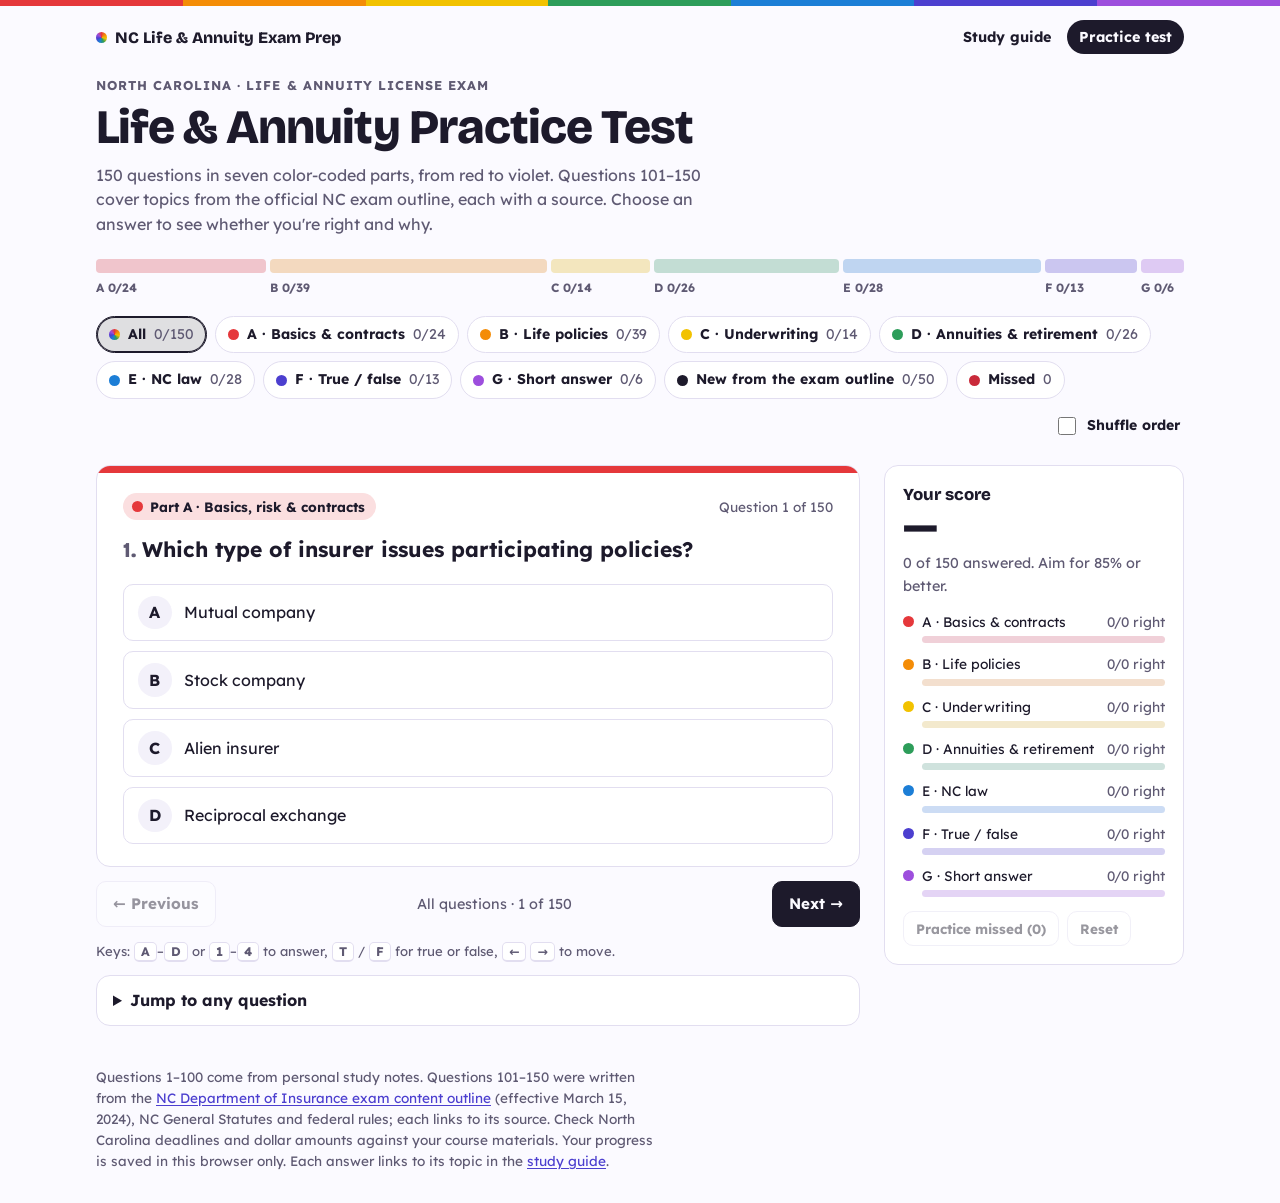
==== commit 297038ad: "Add 50 sourced questions from the NC exam outline Questions 101-150 cover topics from the NCDOI Life" ====
--- a/practice-test.html
+++ b/practice-test.html
@@ -99,6 +99,16 @@
   font-size: 0.85rem;
   color: var(--muted);
 }
+.tags { display: inline-flex; flex-wrap: wrap; gap: 6px; }
+.new-tag {
+  padding: 3px 10px;
+  border: 1px solid var(--line);
+  border-radius: 999px;
+  background: var(--surface-2);
+  color: var(--fg);
+  font-weight: 700;
+}
+.links { display: inline-flex; flex-wrap: wrap; gap: 4px 14px; }
 .part-tag {
   display: inline-flex;
   align-items: center;
@@ -272,7 +282,7 @@
   <div class="wrap">
     <p class="eyebrow">North Carolina · Life &amp; Annuity license exam</p>
     <h1>Life &amp; Annuity Practice Test</h1>
-    <p class="lede">100 questions in seven color-coded parts, from red to violet. Choose an answer to see whether you're right and why.</p>
+    <p class="lede">150 questions in seven color-coded parts, from red to violet. Questions 101–150 cover topics from the official NC exam outline, each with a source. Choose an answer to see whether you're right and why.</p>
     <div class="spectrum-wrap">
       <div class="spectrum" id="spectrum" role="img" aria-label="Progress by part"></div>
       <div class="spectrum-legend" id="legend"></div>
@@ -304,7 +314,7 @@
 </main>
 
 <footer class="wrap foot">
-  <p>Built from personal study notes. Check North Carolina deadlines and dollar amounts against your course materials. Your progress is saved in this browser only. Each answer links to its topic in the <a href="study-guide.html">study guide</a>.</p>
+  <p>Questions 1–100 come from personal study notes. Questions 101–150 were written from the <a href="https://www.ncdoi.gov/documents/company-licensing/nc-insurance-licensing-examination-candidate-guide/open">NC Department of Insurance exam content outline</a> (effective March 15, 2024), NC General Statutes and federal rules; each links to its source. Check North Carolina deadlines and dollar amounts against your course materials. Your progress is saved in this browser only. Each answer links to its topic in the <a href="study-guide.html">study guide</a>.</p>
 </footer>
 
 <script>
@@ -328,18 +338,40 @@
   7: "Annuities",
   8: "Business uses and retirement plans",
   9: "Social Security",
-  10: "North Carolina law and ethics"
+  10: "North Carolina law and ethics",
+  11: "Extra topics from the NC exam outline"
 };
 
+// Sources for questions checked against the official outline, NC statutes and federal rules
+const NCGS = s => `https://www.ncleg.gov/EnactedLegislation/Statutes/HTML/BySection/Chapter_58/GS_${s}.html`;
+const NCART = a => `https://www.ncleg.gov/EnactedLegislation/Statutes/HTML/ByArticle/Chapter_58/Article_${a}.html`;
+const SRC = {
+  outline: { label: "NC Life exam content outline (NCDOI, eff. March 15, 2024)", url: "https://www.ncdoi.gov/documents/company-licensing/nc-insurance-licensing-examination-candidate-guide/open" },
+  contract: { label: "G.S. 58-1-10", url: NCGS("58-1-10") },
+  provisions: { label: "G.S. 58-58-22", url: NCGS("58-58-22") },
+  reporting: { label: "G.S. 58-2-69", url: NCGS("58-2-69") },
+  licensing: { label: "G.S. Chapter 58, Article 33", url: NCART("33") },
+  unauthorized: { label: "G.S. 58-33-95", url: NCGS("58-33-95") },
+  solicitation: { label: "G.S. Chapter 58, Article 60", url: NCART("60") },
+  loans: { label: "G.S. 58-61-10", url: NCART("61") },
+  guaranty: { label: "G.S. 58-62-21", url: NCGS("58-62-21") },
+  privacy: { label: "G.S. Chapter 58, Article 39", url: NCART("39") },
+  ce: { label: "NCDOI continuing education page", url: "https://www.ncdoi.gov/licensees/agent-and-adjuster-licensing/continuing-education-agents-and-adjusters" },
+  irc72: { label: "26 U.S.C. § 72", url: "https://www.law.cornell.edu/uscode/text/26/72" },
+  irc1035: { label: "26 U.S.C. § 1035", url: "https://www.law.cornell.edu/uscode/text/26/1035" },
+  irs: { label: "IRS: life insurance proceeds", url: "https://www.irs.gov/faqs/interest-dividends-other-types-of-income/life-insurance-disability-insurance-proceeds" },
+  finra: { label: "FINRA Series 6", url: "https://www.finra.org/registration-exams-ce/qualification-exams/series6" }
+};
+
 const QS = [];
-function mc(part, q, opts, ans, why, topic) {
-  QS.push({ id: QS.length + 1, part, type: "mc", q, opts, ans: "ABCD".indexOf(ans), why, topic });
-}
-function tf(q, ans, why, topic) {
-  QS.push({ id: QS.length + 1, part: "F", type: "tf", q, opts: ["True", "False"], ans: ans ? 0 : 1, why, topic });
-}
-function sa(q, model, topic) {
-  QS.push({ id: QS.length + 1, part: "G", type: "sa", q, model, topic });
+function mc(part, q, opts, ans, why, topic, src) {
+  QS.push({ id: QS.length + 1, part, type: "mc", q, opts, ans: "ABCD".indexOf(ans), why, topic, src });
+}
+function tf(q, ans, why, topic, src) {
+  QS.push({ id: QS.length + 1, part: "F", type: "tf", q, opts: ["True", "False"], ans: ans ? 0 : 1, why, topic, src });
+}
+function sa(q, model, topic, src) {
+  QS.push({ id: QS.length + 1, part: "G", type: "sa", q, model, topic, src });
 }
 
 // Part A: Insurance basics, risk and contracts
@@ -425,9 +457,9 @@
 mc("E", "An agent offers a prospect a $50 gift card, not stated in the policy, to buy the policy. This is:", ["Twisting", "Rebating", "Defamation", "Commingling"], "B", "Offering anything of value not in the policy to induce a sale is rebating.", 10);
 mc("E", "An agent misrepresents a client's current policy to get them to drop it and buy a new one. This is:", ["Rebating", "Controlled business", "Twisting", "Fair replacement"], "C", "Misrepresenting to replace a policy is twisting.", 10);
 mc("E", "An agent deposits client premiums in their personal checking account. This is:", ["Rebating", "Defamation", "Sliding", "Commingling"], "D", "Mixing premiums with personal funds is commingling.", 10);
-mc("E", "In NC, a licensee who unknowingly represents an unauthorized insurer commits a:", ["Class 1 misdemeanor", "Class H felony", "Civil infraction only", "No offense"], "A", "Unknowingly representing an unauthorized insurer is a Class 1 misdemeanor.", 10);
-mc("E", "In NC, a licensee who knowingly represents an unauthorized insurer commits a:", ["Class 1 misdemeanor", "Class H felony", "Civil infraction only", "No offense"], "B", "Knowingly representing an unauthorized insurer is a Class H felony.", 10);
-mc("E", "An NC licensee must report a criminal conviction to the Commissioner within:", ["5 business days", "30 days", "10 business days", "60 days"], "C", "10 business days, per the study notes. Administrative actions and prosecutions are 30 days.", 10);
+mc("E", "In NC, a licensee who unknowingly represents an unauthorized insurer commits a:", ["Class 1 misdemeanor", "Class H felony", "Civil infraction only", "No offense"], "A", "Unknowingly representing an unauthorized insurer is a Class 1 misdemeanor.", 10, SRC.unauthorized);
+mc("E", "In NC, a licensee who knowingly represents an unauthorized insurer commits a:", ["Class 1 misdemeanor", "Class H felony", "Civil infraction only", "No offense"], "B", "If the licensee knew or should have known the insurer was unauthorized, it's a Class H felony.", 10, SRC.unauthorized);
+mc("E", "An NC licensee must report a criminal conviction to the Commissioner within:", ["5 business days", "30 days", "10 days", "60 days"], "C", "Within 10 days after the conviction. A new home or email address is due within 10 business days.", 10, SRC.reporting);
 mc("E", "An insurer that terminates an agent's appointment must notify the Commissioner within:", ["10 days", "15 days", "60 days", "30 days"], "D", "The insurer tells the Commissioner within 30 days, then the agent within 15 days after that.", 10);
 mc("E", "The maximum fixed interest rate on life policy loans under NC law is:", ["8%", "6%", "10%", "12%"], "A", "The NC maximum fixed policy loan rate is 8%.", 10);
 mc("E", "The notice regarding replacement must be given to the applicant:", ["At policy delivery", "Within 30 days of issue", "At the time of application", "Only if the applicant asks"], "C", "The replacement notice is given at the time of application.", 10);
@@ -455,6 +487,66 @@
 sa("Explain the difference between a conditional receipt and a binding receipt.", "A conditional receipt dates coverage back to the application (or exam) only if the applicant qualifies as applied for. A binding receipt gives immediate coverage until the insurer decides, and is used sparingly in life insurance.", 6);
 sa("Tom is 80% vested in $10,000 of employer contributions when he leaves his job. How much of the employer money does he keep, and how much does he forfeit?", "He keeps $8,000 and forfeits $2,000. His own contributions are always 100% his.", 8);
 sa("Explain the difference between moral and morale hazard, with one example of each.", "Moral hazard is intentional dishonesty, such as arson or faking a claim. Morale hazard is carelessness because you're insured, such as leaving the car unlocked.", 2);
+
+// Questions 101–150: topics from the official NC Life exam outline that the notes didn't cover.
+// They are numbered after 100 so saved progress and links to questions 1–100 stay the same.
+// Part A
+mc("A", "Under NC law, a contract of insurance is an agreement in which the insurer is bound to pay money or do something of value for the insured as:", ["A gift to the insured's estate", "An investment return on premiums", "An indemnity or reimbursement for loss or injury to something the other party has an interest in", "A loan secured by the policy"], "C", "That's the definition in G.S. 58-1-10.", 11, SRC.contract);
+mc("A", "A proposed insured asks a healthier friend to take the medical exam in their place. This is:", ["Adverse selection", "Impersonation", "Twisting", "Rebating"], "B", "Someone posing as the applicant is impersonation, a form of fraud that lets the insurer void the contract.", 11, SRC.outline);
+mc("A", "An applicant deliberately doesn't mention a heart condition the insurer would need to know about. This is:", ["Concealment", "Estoppel", "Waiver", "A warranty"], "A", "Concealment is withholding a material fact. It can let the insurer void the policy.", 11, SRC.outline);
+mc("A", "Which group gives an insurer the most reliable prediction of losses?", ["10 similar homes", "One very expensive home", "10,000 homes of every age, size and type mixed together", "10,000 similar homes"], "D", "The law of large numbers works best with many exposure units that are similar (homogeneous).", 2, SRC.outline);
+// Part B
+mc("B", "A universal life policy that pays the face amount plus the cash value uses which death benefit option?", ["Option A (level)", "Option B (increasing)", "Return of premium option", "Corridor option"], "B", "Option A pays a level face amount that includes the cash value. Option B pays the face amount plus the cash value, so the benefit grows.", 11, SRC.outline);
+mc("B", "In universal life, the premium the insurer suggests paying to keep the policy in force as planned is the:", ["Target premium", "Gross premium", "Minimum deposit", "Loading"], "A", "The target premium is the recommended amount; paying less can shrink the cash value or lapse the policy.", 11, SRC.outline);
+mc("B", "Universal life is called “unbundled” because:", ["It has no cash value", "It can't have riders", "It pays dividends separately from premiums", "Its mortality charges, expense charges and interest credits are shown separately"], "D", "The policy shows each part of the cost and the interest credited separately, so the owner can see where the money goes.", 11, SRC.outline);
+mc("B", "An endowment policy pays the face amount:", ["Only if the insured dies before age 65", "When the insured dies or when the policy matures, whichever comes first", "Only when the insured reaches age 100", "In monthly installments for life"], "B", "An endowment pays at death during the term or, if the insured is still alive, at the maturity date.", 11, SRC.outline);
+mc("B", "A whole life policy with a lower premium for the first few years, then a higher level premium for life, is a:", ["Modified premium policy", "Single premium policy", "Limited-pay policy", "Decreasing term policy"], "A", "Modified premium whole life starts low, then steps up once to a level premium. Graded premium rises gradually each year before leveling.", 11, SRC.outline);
+mc("B", "A juvenile policy whose face amount increases automatically at a set age, such as 21, with no increase in premium and no proof of insurability, is a:", ["Payor benefit policy", "Family maintenance policy", "Guaranteed insurability rider", "Jumping juvenile policy"], "D", "A jumping juvenile policy steps the face amount up, often fivefold, at a set age.", 11, SRC.outline);
+mc("B", "The insured dies during the grace period with a premium still unpaid. The insurer:", ["Pays the death benefit minus the overdue premium", "Pays nothing", "Pays only the cash value", "Refunds premiums paid"], "A", "Coverage continues during the grace period; the unpaid premium is deducted from the death benefit.", 11, SRC.provisions);
+mc("B", "The insured understated their age on the application. At death, the insurer will:", ["Deny the claim", "Pay the full face amount", "Adjust the benefit to what the premiums paid would have bought at the correct age", "Refund all premiums"], "C", "The misstatement of age provision requires an equitable adjustment of benefits or premiums.", 11, SRC.provisions);
+mc("B", "A war exclusion that denies the death benefit only when death is caused by war is the:", ["Status type", "Aviation type", "Suicide type", "Results type"], "D", "Results type excludes deaths caused by war. Status type excludes any death while in military service, whatever the cause.", 11, SRC.outline);
+mc("B", "A policyowner pledges their life policy as security for a bank loan. The lender is repaid first from the proceeds and the rest goes to the beneficiary. This is:", ["Absolute assignment", "Collateral assignment", "Irrevocable beneficiary designation", "Viatical settlement"], "B", "A collateral assignment is partial and temporary. An absolute assignment transfers ownership completely.", 11, SRC.outline);
+mc("B", "Which rider lets the insured buy more coverage at set ages or events, like marriage or a birth, without proving insurability?", ["Guaranteed insurability", "Waiver of premium", "Cost of living", "Accelerated benefits"], "A", "The guaranteed insurability rider (or option) allows future purchases without new evidence of insurability.", 11, SRC.outline);
+mc("B", "Which settlement option pays the beneficiary a set dollar amount each period until the proceeds and interest run out?", ["Interest only", "Fixed period", "Fixed amount", "Life income"], "C", "Fixed amount sets the payment size. Fixed period sets the length of time. Interest only keeps the principal with the insurer; life income pays for life.", 11, SRC.outline);
+mc("B", "A whole life policy lapses with cash value, and the owner never chose a nonforfeiture option. The option that usually applies automatically is:", ["Cash surrender", "Reduced paid-up", "Extended term", "Automatic premium loan"], "C", "Extended term is the usual automatic option when no election is made.", 11, SRC.outline);
+mc("B", "An insurer may delay paying a cash surrender value, or a loan not used to pay premiums, for up to:", ["30 days", "60 days", "6 months", "1 year"], "C", "Policies let the insurer defer these payments for up to 6 months.", 11, SRC.outline);
+// Part C
+mc("C", "The premium wasn't paid with the application. When delivering the policy, the agent should collect the premium and:", ["A signed statement of continued good health", "A new medical exam", "A binding receipt", "A copy of the buyer's tax return"], "A", "On a nonprepaid policy, the agent collects the first premium and a statement that the insured's health hasn't changed.", 11, SRC.outline);
+mc("C", "An insurer issues a policy with a higher premium than the applicant applied for. Legally, this is:", ["Acceptance of the applicant's offer", "A counteroffer the applicant must accept for coverage to begin", "A binding receipt", "A rescission"], "B", "A policy issued other than as applied for is a counteroffer. The applicant accepts it, usually by signing and paying, at delivery.", 11, SRC.outline);
+mc("C", "An applicant submits a completed application with the first premium. Who has made the offer?", ["The agent", "The insurer", "The applicant", "The underwriter"], "C", "The application plus the premium is the applicant's offer. The insurer accepts by issuing the policy as applied for.", 11, SRC.outline);
+mc("C", "An applicant gives a wrong answer on a paper application. The agent should:", ["Erase it and write in the correct answer", "Leave it and tell the underwriter by phone", "Cross it out, write the correct answer and have the applicant initial the change", "Ignore it if it seems minor"], "C", "Corrections are made openly and initialed by the applicant, never erased or whited out.", 11, SRC.outline);
+// Part D
+mc("D", "Which annuity payout option gives the highest monthly income for one person but stops at death with nothing left for a beneficiary?", ["Life with period certain", "Straight (pure) life", "Cash refund", "Joint and survivor"], "B", "Straight life pays the most per month because nothing is guaranteed after the annuitant dies.", 11, SRC.outline);
+mc("D", "An annuitant chose life income with a 10-year period certain and dies after 4 years. The beneficiary receives:", ["Nothing", "A lump sum of the premium paid", "Payments for the remaining 6 years", "Payments for 10 more years"], "C", "The period certain guarantees payments for at least 10 years in total.", 11, SRC.outline);
+mc("D", "A cash refund annuity guarantees that:", ["Payments never decrease", "The buyer can cancel within 15 days", "Payments rise with inflation", "At least the amount paid in will be paid out, with any balance going to a beneficiary in a lump sum"], "D", "If the annuitant dies before receiving what they paid in, the difference goes to the beneficiary. An installment refund pays it out in installments instead.", 11, SRC.outline);
+mc("D", "A married couple wants income that continues as long as either spouse is alive. They should choose a:", ["Straight life annuity", "Period certain annuity", "Joint and survivor annuity", "Cash refund annuity"], "C", "A joint and survivor annuity keeps paying until the second death.", 11, SRC.outline);
+mc("D", "A 52-year-old takes $10,000 of earnings out of a deferred annuity. On top of income tax, federal law adds a penalty of:", ["5%", "10%", "20%", "Nothing"], "B", "The additional tax is 10% before age 59½, unless an exception applies, such as death, disability or substantially equal periodic payments.", 11, SRC.irc72);
+mc("D", "Withdrawals from a non-qualified deferred annuity before annuitization are taxed:", ["As capital gains", "Principal first, tax-free until the basis is used up", "Not at all", "Earnings first, as ordinary income"], "D", "Earnings come out first and are taxed as ordinary income. MECs are taxed the same way.", 11, SRC.irc72);
+mc("D", "Which exchange can be done tax-free under IRC Section 1035?", ["Life insurance to an annuity", "Annuity to life insurance", "Life insurance to a mutual fund", "Annuity to a certificate of deposit"], "A", "Life can go to life, endowment or annuity, and annuity can go to annuity. An annuity can't go to life insurance tax-free.", 11, SRC.irc1035);
+mc("D", "In a buy-sell agreement, each business owner buys a policy on each of the other owners. This is a:", ["Entity (stock redemption) plan", "Key person plan", "Cross-purchase plan", "Split-dollar plan"], "C", "In a cross-purchase plan the owners insure each other. In an entity plan the business owns a policy on each owner.", 11, SRC.outline);
+mc("D", "A small business wants to fund retirement through contributions the employer makes to each employee's own IRA, with very simple paperwork. Which plan fits?", ["SEP (Simplified Employee Pension)", "Keogh", "403(b)", "Defined benefit pension"], "A", "A SEP puts employer contributions into employees' IRAs with little administration.", 11, SRC.outline);
+mc("D", "To sell variable annuities or variable life insurance, a producer needs a life license and:", ["An adjuster license", "A property and casualty license", "A CPA license", "FINRA securities registration, such as the Series 6"], "D", "Variable products are securities, so the seller must also hold a FINRA registration like the Series 6.", 11, SRC.finra);
+// Part E
+mc("E", "Under NC law, the grace period for paying a life insurance premium (other than the first) is:", ["10 days", "30 days", "31 days", "60 days"], "C", "NC requires a 31-day grace period, and the policy stays in force during it.", 11, SRC.provisions);
+mc("E", "The NC Life and Health Insurance Guaranty Association covers life insurance benefits, including cash values, up to:", ["$300,000 per life", "$100,000 per life", "$250,000 per life", "$1,000,000 per life"], "A", "The limit is $300,000 for all life benefits, including cash values, for any one life.", 11, SRC.guaranty);
+mc("E", "In NC, when must a life insurance applicant receive the Buyer's Guide and Policy Summary?", ["Only if they ask", "Before the insurer accepts the initial premium, or with the policy if it has at least a 10-day unconditional refund", "Within 30 days after the policy is issued", "At the first policy anniversary"], "B", "That's the rule in G.S. 58-60-15. Failing to deliver them counts as misrepresentation.", 11, SRC.solicitation);
+mc("E", "An annuity buyer didn't get the disclosure document and buyer's guide at or before application. NC gives them a free-look period of at least:", ["10 days", "20 days", "30 days", "15 days"], "D", "G.S. 58-60-135 requires at least 15 days. For non-face-to-face sales, the documents must be sent within 5 business days of the application.", 11, SRC.solicitation);
+mc("E", "How long does an NC licensee have to report a new home or email address to the Commissioner?", ["10 business days", "30 days", "60 days", "At the next license renewal"], "A", "Address changes are due within 10 business days. A criminal conviction must be reported within 10 days.", 11, SRC.reporting);
+mc("E", "If a life policy uses an adjustable loan interest rate, NC law requires the insurer to set the rate:", ["Every day", "At least once every 12 months, but not more than once every 3 months", "Only when the policy is issued", "Every 5 years"], "B", "G.S. 58-61-10 sets that schedule. A fixed loan rate can't exceed 8%.", 11, SRC.loans);
+mc("E", "The minimum age for a resident producer license in NC is:", ["21", "16", "25", "18"], "D", "An applicant must be at least 18.", 11, SRC.licensing);
+mc("E", "The NC Commissioner may issue a temporary producer license, without an exam, for up to:", ["180 days", "90 days", "1 year", "2 years"], "A", "Temporary licenses last up to 180 days, for example after a producer dies or is called to military service.", 11, SRC.licensing);
+mc("E", "An agent sold a policy for an insurer not authorized in NC, and the insurer fails to pay a claim. The agent is:", ["Not responsible", "Responsible only if convicted of a crime", "Strictly liable for the unpaid claim", "Liable for half the claim"], "C", "The agent is strictly liable for losses or unpaid claims, whether or not there's a criminal case.", 11, SRC.unauthorized);
+mc("E", "Under NC's privacy law, a signed authorization to collect information for a life insurance application is valid for no more than:", ["1 year", "2 years", "30 months", "5 years"], "C", "For life, health and disability applications the limit is 30 months; for property and casualty it's 1 year.", 11, SRC.privacy);
+mc("E", "After an adverse underwriting decision, the applicant asks in writing for the reasons. The insurer must give the specific reasons within:", ["21 business days", "10 days", "60 days", "90 business days"], "A", "The applicant has 90 business days to ask; the insurer then has 21 business days to answer.", 11, SRC.privacy);
+mc("E", "Under NC law, an agent using a pretext interview to get information about an applicant is:", ["Allowed if the applicant is told afterward", "Required for policies over $1 million", "Prohibited, except in limited claim fraud investigations", "Allowed for any underwriting purpose"], "C", "Pretext interviews are banned except in narrow claim investigations where fraud or criminal activity is suspected.", 11, SRC.privacy);
+mc("E", "Before a sales presentation, an NC life agent must tell the prospect:", ["Their commission amount", "Their home address", "The insurer's financial rating", "That they are a life insurance agent and which insurer they represent"], "D", "G.S. 58-60-20 requires this disclosure up front.", 11, SRC.solicitation);
+mc("E", "An NC producer misses the continuing education compliance date. How long do they have to finish the hours, with a $75 reinstatement fee, before the license goes inactive?", ["30 days", "4 months", "1 year", "There is no grace period"], "B", "There's a 4-month window. Producers need up to 24 credit hours every 2 years.", 11, SRC.ce);
+// Part F
+tf("In NC, the policy summary must be titled “Statement of Policy Cost and Benefit Information.”", true, "G.S. 58-60-10 requires that title in at least 10-point bold capitals.", 11, SRC.solicitation);
+tf("An annuity can be exchanged tax-free for a life insurance policy under IRC Section 1035.", false, "Annuity to annuity is allowed. Annuity to life insurance is not.", 11, SRC.irc1035);
+tf("Nonresident producers licensed in NC must meet NC's continuing education requirements.", false, "Nonresident producers have no NC CE requirement; they must stay in good standing in their home state.", 11, SRC.ce);
+// Part G
+sa("Besides taking a lump sum, name the four common settlement options for life insurance proceeds.", "Interest only, fixed period, fixed amount, and life income (single or joint).", 11, SRC.outline);
 
 const KEY = "ncla-quiz-v1";
 const LETTERS = ["A", "B", "C", "D"];
@@ -500,6 +592,7 @@
 }
 const $ = sel => document.querySelector(sel);
 const topicLink = t => h("a", { href: `study-guide.html#topic-${t}` }, `Review topic ${t}: ${TOPICS[t]}`);
+const sourceLink = s => s ? h("span", null, "Source: ", h("a", { href: s.url, target: "_blank", rel: "noopener" }, s.label)) : null;
 
 function missedIds() {
   return QS.filter(q => st.answers[q.id] && !st.answers[q.id].correct).map(q => q.id);
@@ -508,6 +601,7 @@
   let ids;
   if (filter === "all") ids = QS.map(q => q.id);
   else if (filter === "missed") ids = missedIds();
+  else if (filter === "new") ids = QS.filter(q => q.id > 100).map(q => q.id);
   else ids = QS.filter(q => q.part === filter).map(q => q.id);
   if (st.shuffle) {
     ids = ids.slice();
@@ -593,6 +687,8 @@
     const s = partStats(k);
     kids.push(chip(k, `${k} · ${p.short}`, p.color, `${s.answered}/${s.total}`));
   }
+  const fresh = QS.filter(q => q.id > 100);
+  kids.push(chip("new", "New from the exam outline", "var(--fg)", `${fresh.filter(q => st.answers[q.id]).length}/${fresh.length}`));
   kids.push(chip("missed", "Missed", "var(--bad)", String(missedIds().length)));
   $("#chips").replaceChildren(...kids);
   $("#shuffle").checked = st.shuffle;
@@ -613,7 +709,9 @@
   card.style.cssText = `--c:${p.color}`;
 
   const meta = h("div", { class: "meta" },
-    h("span", { class: "part-tag" }, h("span", { class: "dot" }), `Part ${q.part} · ${p.name}`),
+    h("span", { class: "tags" },
+      h("span", { class: "part-tag" }, h("span", { class: "dot" }), `Part ${q.part} · ${p.name}`),
+      q.id > 100 ? h("span", { class: "new-tag" }, "From the exam outline") : null),
     h("span", { class: "where" }, `Question ${q.id} of ${QS.length}`));
   const qtext = h("h2", { class: "qtext", id: "qtext" }, h("span", { class: "qnum" }, `${q.id}.`), q.q);
   const body = h("div", { class: "card-body" }, meta, qtext);
@@ -636,7 +734,7 @@
           h("button", { class: "btn small", type: "button", onclick: () => selfGrade(false) }, "I missed it")));
       } else {
         fb.append(h("div", { class: "fb-foot" },
-          h("span", null, a.correct ? "You marked this one right. " : "You marked this one missed. ", topicLink(q.topic)),
+          h("span", { class: "links" }, h("span", null, a.correct ? "You marked this one right." : "You marked this one missed."), topicLink(q.topic), sourceLink(q.src)),
           h("button", { class: "btn small", type: "button", onclick: () => retry(q.id) }, "Try again")));
       }
       body.append(fb);
@@ -667,7 +765,7 @@
       h("p", { class: "fb-title" }, a.correct ? "Correct." : `Not quite. The answer is ${right}.`),
       h("p", { class: "fb-why" }, q.why),
       h("div", { class: "fb-foot" },
-        topicLink(q.topic),
+        h("span", { class: "links" }, topicLink(q.topic), sourceLink(q.src)),
         h("button", { class: "btn small", type: "button", onclick: () => retry(q.id) }, "Try again"))));
   }
   card.replaceChildren(body);
@@ -677,7 +775,7 @@
   const n = st.list.length;
   $("#prev").disabled = st.pos <= 0 || !n;
   $("#next").disabled = st.pos >= n - 1 || !n;
-  const label = st.filter === "all" ? "All questions" : st.filter === "missed" ? "Missed" : `Part ${st.filter}`;
+  const label = { all: "All questions", missed: "Missed", new: "New questions" }[st.filter] || `Part ${st.filter}`;
   $("#navpos").textContent = n ? `${label} · ${st.pos + 1} of ${n}` : label;
 }
 
@@ -724,7 +822,7 @@
     h("div", null,
       h("h2", null, "Your score"),
       h("div", { class: "big" }, pct == null ? "—" : `${pct}%`),
-      h("p", { class: "sub" }, answered ? `${right} right of ${answered} answered · ${QS.length - answered} left` : `0 of ${QS.length} answered. Aim for 85 or more right.`)),
+      h("p", { class: "sub" }, answered ? `${right} right of ${answered} answered · ${QS.length - answered} left` : `0 of ${QS.length} answered. Aim for 85% or better.`)),
     h("div", { class: "prows" }, rows),
     ...actions);
 }
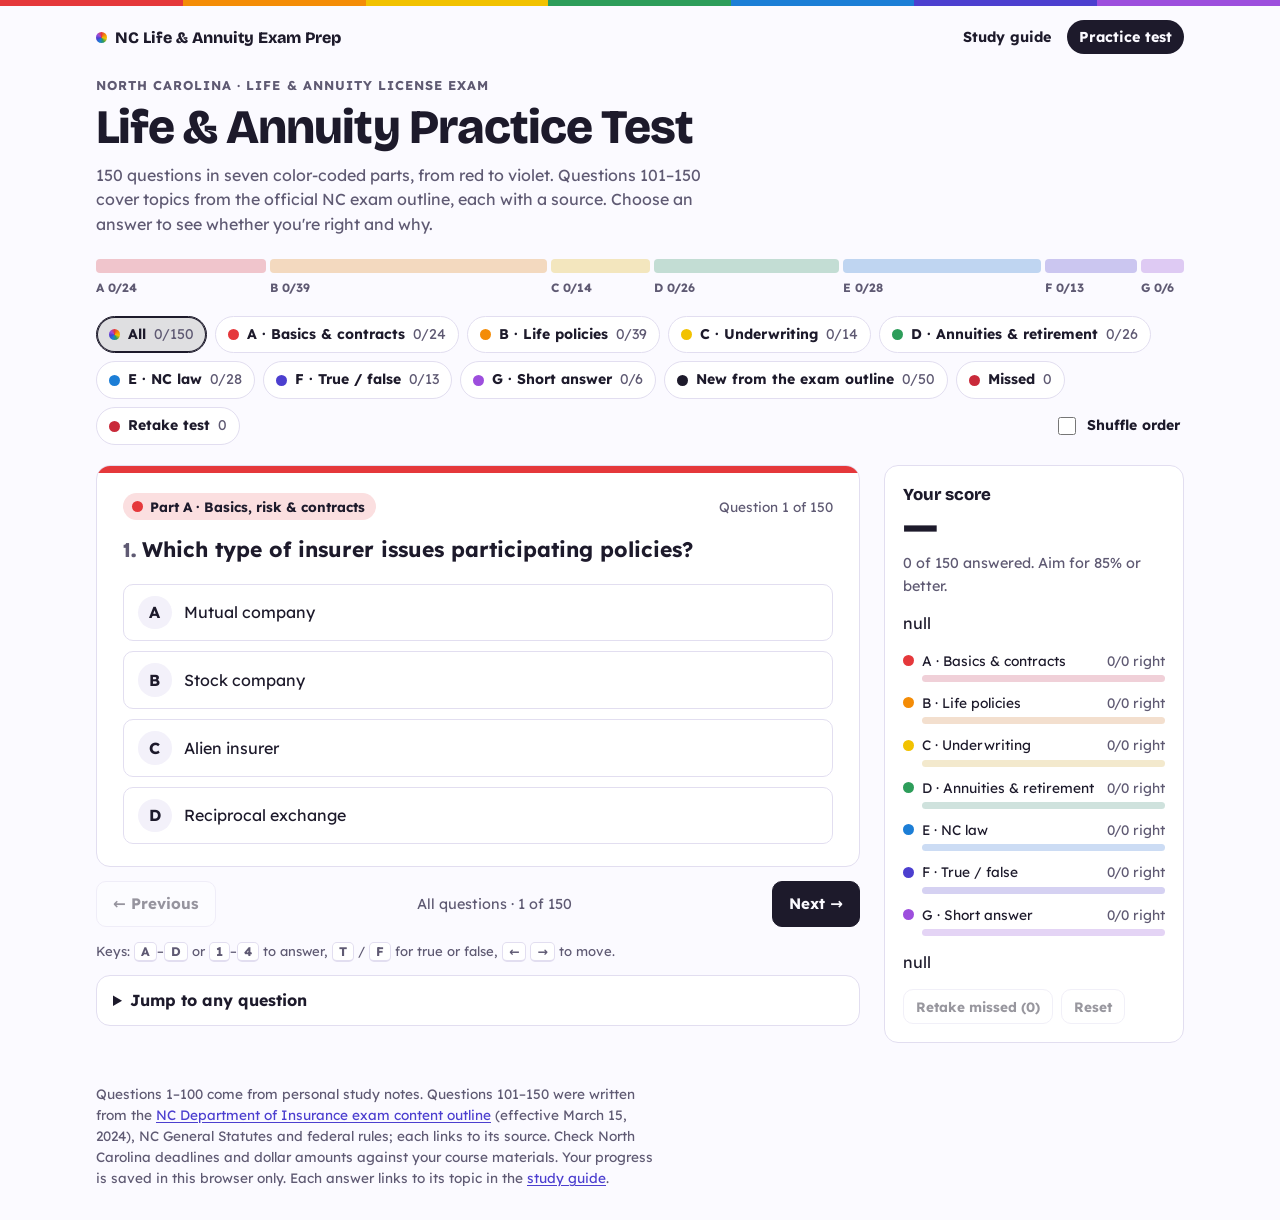
==== commit b4b2bdd3: "Add a retake test for missed questions A retake runs through only the missed questions; answering on" ====
--- a/practice-test.html
+++ b/practice-test.html
@@ -263,6 +263,88 @@
 .pbar .wrong { background: color-mix(in srgb, var(--c) 45%, var(--surface-2)); }
 .score-actions { display: flex; flex-wrap: wrap; gap: 8px; }
 .confirm { margin: 0; font-size: 0.88rem; }
+
+/* Retake test */
+.retake-tag {
+  padding: 3px 10px;
+  border-radius: 999px;
+  background: var(--fg);
+  color: var(--bg);
+  font-weight: 700;
+  font-variant-numeric: tabular-nums;
+}
+.retake-box {
+  display: grid;
+  gap: 2px;
+  padding: 10px 12px;
+  border-left: 4px solid var(--bad);
+  border-radius: 8px;
+  background: color-mix(in srgb, var(--bad) 8%, var(--surface));
+  font-size: 0.88rem;
+  font-variant-numeric: tabular-nums;
+}
+.study-first h3 { margin: 0 0 6px; font: 800 0.95rem var(--display); }
+.study-first ol { margin: 0; padding: 0; list-style: none; display: grid; gap: 6px; font-size: 0.86rem; }
+.study-first li { display: flex; justify-content: space-between; align-items: baseline; gap: 8px; }
+.study-first a { min-width: 0; }
+.study-first .pnum { flex: none; white-space: nowrap; }
+
+.results { padding: 22px clamp(16px, 3vw, 26px) 24px; display: grid; gap: 14px; }
+.results .eyebrow { margin-bottom: 4px; }
+.res-score { display: flex; flex-wrap: wrap; align-items: baseline; gap: 4px 14px; }
+.res-pct { font-weight: 700; font-variant-numeric: tabular-nums; }
+.res-sub { margin: 6px 0 0; color: var(--muted); max-width: 60ch; }
+.res-h { margin: 8px 0 0; font: 800 1.1rem var(--display); }
+.focus-list, .miss-list { list-style: none; margin: 0; padding: 0; display: grid; gap: 8px; }
+.focus-list li {
+  display: grid;
+  grid-template-columns: 2.2rem minmax(0, 1fr) auto;
+  align-items: center;
+  gap: 12px;
+  padding: 10px 12px;
+  border: 1px solid var(--line);
+  border-radius: 10px;
+  background: var(--surface);
+}
+.focus-count {
+  width: 2.2rem;
+  height: 2.2rem;
+  display: grid;
+  place-items: center;
+  border-radius: 50%;
+  background: color-mix(in srgb, var(--bad) 15%, var(--surface));
+  color: var(--bad);
+  font-weight: 700;
+  font-variant-numeric: tabular-nums;
+}
+.focus-name { display: grid; min-width: 0; }
+.focus-qs { font-size: 0.85rem; color: var(--muted); font-variant-numeric: tabular-nums; }
+@media (max-width: 520px) {
+  .focus-list li { grid-template-columns: 2.2rem minmax(0, 1fr); }
+  .focus-list .btn { grid-column: 2; justify-self: start; }
+}
+.miss-list li {
+  padding: 12px 14px;
+  border-left: 4px solid var(--c);
+  border-radius: 8px;
+  background: color-mix(in srgb, var(--c) 7%, var(--surface));
+}
+.miss-list p { margin: 0; max-width: 72ch; }
+.miss-meta { font-size: 0.8rem; color: var(--muted); }
+.miss-q { margin: 4px 0 6px !important; font-weight: 700; }
+.miss-a strong { color: var(--ok); }
+.miss-y { font-size: 0.9rem; color: var(--muted); }
+.miss-why { margin-top: 4px !important; font-size: 0.9rem; }
+.linklike {
+  padding: 0;
+  border: 0;
+  background: none;
+  color: var(--link);
+  font-size: inherit;
+  text-decoration: underline;
+  text-underline-offset: 2px;
+  cursor: pointer;
+}
 
 .empty { padding: 28px 24px; text-align: center; }
 .empty h2 { margin: 0 0 6px; font: 800 1.3rem var(--display); }
@@ -550,7 +632,8 @@
 
 const KEY = "ncla-quiz-v1";
 const LETTERS = ["A", "B", "C", "D"];
-const st = { answers: {}, filter: "all", list: [], pos: 0, shuffle: false };
+// retake: { ids, answers, round } for the current retake test of missed questions, or null
+const st = { answers: {}, filter: "all", list: [], pos: 0, shuffle: false, retake: null };
 const revealed = new Set();
 let confirming = false;
 
@@ -563,10 +646,21 @@
       if (Array.isArray(s.list)) st.list = s.list.filter(id => QS[id - 1]);
       if (Number.isInteger(s.pos)) st.pos = s.pos;
       st.shuffle = !!s.shuffle;
+      if (s.retake && Array.isArray(s.retake.ids)) {
+        st.retake = {
+          ids: s.retake.ids.filter(id => QS[id - 1]),
+          answers: s.retake.answers && typeof s.retake.answers === "object" ? s.retake.answers : {},
+          round: Number.isInteger(s.retake.round) ? s.retake.round : 1,
+          finished: !!s.retake.finished
+        };
+      }
     }
   } catch (e) { /* storage unavailable: start fresh */ }
-  if (!st.list.length && st.filter !== "missed") st.list = listFor(st.filter);
-  if (st.pos < 0 || st.pos >= st.list.length) st.pos = 0;
+  if (st.filter === "retake") {
+    if (st.retake) st.list = st.retake.ids.slice(); else st.filter = "all";
+  }
+  if (!st.list.length && st.filter !== "missed" && st.filter !== "retake") st.list = listFor(st.filter);
+  if (st.pos < 0 || st.pos > lastPos()) st.pos = 0;
 }
 function save() {
   try { localStorage.setItem(KEY, JSON.stringify(st)); } catch (e) { /* ignore */ }
@@ -597,21 +691,53 @@
 function missedIds() {
   return QS.filter(q => st.answers[q.id] && !st.answers[q.id].correct).map(q => q.id);
 }
+function shuffled(ids) {
+  ids = ids.slice();
+  for (let i = ids.length - 1; i > 0; i--) {
+    const j = Math.floor(Math.random() * (i + 1));
+    [ids[i], ids[j]] = [ids[j], ids[i]];
+  }
+  return ids;
+}
 function listFor(filter) {
   let ids;
   if (filter === "all") ids = QS.map(q => q.id);
   else if (filter === "missed") ids = missedIds();
   else if (filter === "new") ids = QS.filter(q => q.id > 100).map(q => q.id);
   else ids = QS.filter(q => q.part === filter).map(q => q.id);
-  if (st.shuffle) {
-    ids = ids.slice();
-    for (let i = ids.length - 1; i > 0; i--) {
-      const j = Math.floor(Math.random() * (i + 1));
-      [ids[i], ids[j]] = [ids[j], ids[i]];
-    }
-  }
-  return ids;
-}
+  return st.shuffle ? shuffled(ids) : ids;
+}
+
+// Retake test: a fresh run through the missed questions. Answers given here also update the
+// main record, so a question answered right drops off the missed list. Leaving part way keeps
+// the main record as it was for any question not yet retaken.
+function inRetake() { return st.filter === "retake" && !!st.retake; }
+function ansFor(id) { return inRetake() ? st.retake.answers[id] : st.answers[id]; }
+// A retake is finished once its results have been shown, even if some questions were skipped.
+function retakeInProgress() { return !!st.retake && !st.retake.finished && st.retake.ids.some(id => !st.retake.answers[id]); }
+// In a retake, the position just past the last question shows the results.
+function lastPos() { return st.filter === "retake" ? st.list.length : st.list.length - 1; }
+function startRetake(ids) {
+  ids = ids || missedIds();
+  if (!ids.length) { st.filter = "missed"; st.list = []; st.pos = 0; render(); return; }
+  ids = st.shuffle ? shuffled(ids) : ids.slice();
+  st.retake = { ids, answers: {}, round: (st.retake ? st.retake.round : 0) + 1 };
+  ids.forEach(id => revealed.delete(id));
+  st.filter = "retake";
+  st.list = ids.slice();
+  st.pos = 0;
+  render();
+  const card = $("#card");
+  if (card.getBoundingClientRect().top < 0) card.scrollIntoView({ block: "start" });
+}
+function resumeRetake() {
+  st.filter = "retake";
+  st.list = st.retake.ids.slice();
+  const next = st.list.findIndex(id => !st.retake.answers[id]);
+  st.pos = next < 0 ? st.list.length : next;
+  render();
+}
+function openRetake() { if (retakeInProgress()) resumeRetake(); else startRetake(); }
 function setFilter(f) {
   st.filter = f;
   st.list = listFor(f);
@@ -621,7 +747,7 @@
 function current() { return QS[st.list[st.pos] - 1]; }
 function go(delta) {
   const p = st.pos + delta;
-  if (p < 0 || p >= st.list.length) return;
+  if (p < 0 || p > lastPos()) return;
   st.pos = p;
   render();
 }
@@ -630,21 +756,25 @@
   st.pos = st.list.indexOf(id);
   render();
 }
+function record(q, result) {
+  if (inRetake()) st.retake.answers[q.id] = result;
+  st.answers[q.id] = result;
+}
 function answer(i) {
   const q = current();
-  if (!q || q.type === "sa" || st.answers[q.id] || i < 0 || i >= q.opts.length) return;
-  st.answers[q.id] = { choice: i, correct: i === q.ans };
+  if (!q || q.type === "sa" || ansFor(q.id) || i < 0 || i >= q.opts.length) return;
+  record(q, { choice: i, correct: i === q.ans });
   render();
   $("#next").focus({ preventScroll: true });
 }
 function selfGrade(ok) {
   const q = current();
-  st.answers[q.id] = { choice: null, correct: ok };
+  record(q, { choice: null, correct: ok });
   render();
   $("#next").focus({ preventScroll: true });
 }
 function retry(id) {
-  delete st.answers[id];
+  if (inRetake()) delete st.retake.answers[id]; else delete st.answers[id];
   revealed.delete(id);
   render();
 }
@@ -690,12 +820,81 @@
   const fresh = QS.filter(q => q.id > 100);
   kids.push(chip("new", "New from the exam outline", "var(--fg)", `${fresh.filter(q => st.answers[q.id]).length}/${fresh.length}`));
   kids.push(chip("missed", "Missed", "var(--bad)", String(missedIds().length)));
+  const showProgress = inRetake() || retakeInProgress();
+  kids.push(h("button", {
+    class: "chip", type: "button", "aria-pressed": String(st.filter === "retake"), style: "--c:var(--bad)",
+    onclick: openRetake
+  }, h("span", { class: "dot" }), retakeInProgress() && !inRetake() ? "Resume retake" : "Retake test",
+    h("span", { class: "count" }, showProgress ? `${Object.keys(st.retake.answers).length}/${st.retake.ids.length}` : String(missedIds().length))));
   $("#chips").replaceChildren(...kids);
   $("#shuffle").checked = st.shuffle;
 }
 
+const optLabel = (q, i) => q.type === "mc" ? `${LETTERS[i]}. ${q.opts[i]}` : q.opts[i];
+
+function missItem(q, a) {
+  const answerText = q.type === "sa" ? q.model : optLabel(q, q.ans);
+  const yours = !a ? "Skipped" : q.type === "sa" ? "You marked it missed" : optLabel(q, a.choice);
+  return h("li", { style: `--c:${PARTS[q.part].color}` },
+    h("p", { class: "miss-meta" }, `Question ${q.id} · Part ${q.part} · `, h("button", { class: "linklike", type: "button", onclick: () => jump(q.id) }, "Open question")),
+    h("p", { class: "miss-q" }, q.q),
+    h("p", { class: "miss-a" }, h("strong", null, "Answer: "), answerText),
+    h("p", { class: "miss-y" }, `Your answer: ${yours}`),
+    q.why ? h("p", { class: "miss-why" }, q.why) : null);
+}
+
+function renderResults(card) {
+  const r = st.retake;
+  const res = r.ids.map(id => ({ q: QS[id - 1], a: r.answers[id] }));
+  const right = res.filter(x => x.a && x.a.correct).length;
+  const still = res.filter(x => !x.a || !x.a.correct);
+  const skipped = res.filter(x => !x.a).length;
+  const pct = Math.round((right / res.length) * 100);
+  // Group what's still missed by study guide topic, most-missed first
+  const groups = {};
+  for (const { q } of still) (groups[q.topic] = groups[q.topic] || []).push(q.id);
+  const focus = Object.entries(groups).sort((x, y) => y[1].length - x[1].length || x[0] - y[0]);
+  card.style.cssText = `--c:${still.length ? "var(--bad)" : "var(--ok)"}`;
+
+  let summary;
+  if (!still.length) summary = "You got every one right, so they're off your missed list.";
+  else if (skipped) summary = `${still.length - skipped} still missed and ${skipped} skipped. Study the topics below, then retake them.`;
+  else summary = `${still.length} still missed. Study the topics below, then retake them.`;
+
+  const body = h("div", { class: "results" },
+    h("div", null,
+      h("p", { class: "eyebrow" }, `Retake round ${r.round} · results`),
+      h("div", { class: "res-score" },
+        h("span", { class: "big" }, `${right}/${res.length}`),
+        h("span", { class: "res-pct" }, `${pct}% right`)),
+      h("p", { class: "res-sub" }, summary)));
+
+  if (still.length) {
+    body.append(
+      h("h3", { class: "res-h" }, "Study these topics next"),
+      h("ol", { class: "focus-list" }, focus.map(([t, ids]) => h("li", null,
+        h("span", { class: "focus-count", title: `${ids.length} missed` }, String(ids.length)),
+        h("span", { class: "focus-name" },
+          h("strong", null, `Topic ${t}: ${TOPICS[t]}`),
+          h("span", { class: "focus-qs" }, `${ids.length === 1 ? "Question" : "Questions"} ${ids.join(", ")}`)),
+        h("a", { class: "btn small", href: `study-guide.html#topic-${t}` }, "Study topic →")))),
+      h("h3", { class: "res-h" }, "Questions to review"),
+      h("ol", { class: "miss-list" }, still.map(({ q, a }) => missItem(q, a))),
+      h("div", { class: "row" },
+        h("button", { class: "btn primary", type: "button", onclick: () => startRetake(still.map(x => x.q.id)) }, `Retake the ${still.length} still missed`),
+        h("button", { class: "btn", type: "button", onclick: () => setFilter("all") }, "Back to all questions")));
+  } else {
+    const more = missedIds().length;
+    body.append(h("div", { class: "row" },
+      h("button", { class: "btn primary", type: "button", onclick: () => setFilter("all") }, "Back to all questions"),
+      more ? h("button", { class: "btn", type: "button", onclick: () => startRetake() }, `Retake the other ${more} missed`) : null));
+  }
+  card.replaceChildren(body);
+}
+
 function renderCard() {
   const card = $("#card");
+  if (inRetake() && st.pos >= st.list.length) { renderResults(card); return; }
   const q = current();
   if (!q) {
     card.style.cssText = "--c:var(--ok)";
@@ -705,11 +904,12 @@
     return;
   }
   const p = PARTS[q.part];
-  const a = st.answers[q.id];
+  const a = ansFor(q.id);
   card.style.cssText = `--c:${p.color}`;
 
   const meta = h("div", { class: "meta" },
     h("span", { class: "tags" },
+      inRetake() ? h("span", { class: "retake-tag" }, `Retake ${st.pos + 1} of ${st.list.length}`) : null,
       h("span", { class: "part-tag" }, h("span", { class: "dot" }), `Part ${q.part} · ${p.name}`),
       q.id > 100 ? h("span", { class: "new-tag" }, "From the exam outline") : null),
     h("span", { class: "where" }, `Question ${q.id} of ${QS.length}`));
@@ -773,6 +973,15 @@
 
 function renderNav() {
   const n = st.list.length;
+  if (inRetake()) {
+    const atResults = st.pos >= n;
+    $("#prev").disabled = st.pos <= 0;
+    $("#next").disabled = atResults;
+    $("#next").textContent = st.pos === n - 1 ? "See results →" : "Next →";
+    $("#navpos").textContent = atResults ? `Retake round ${st.retake.round} · results` : `Retake · ${st.pos + 1} of ${n}`;
+    return;
+  }
+  $("#next").textContent = "Next →";
   $("#prev").disabled = st.pos <= 0 || !n;
   $("#next").disabled = st.pos >= n - 1 || !n;
   const label = { all: "All questions", missed: "Missed", new: "New questions" }[st.filter] || `Part ${st.filter}`;
@@ -813,22 +1022,47 @@
   const actions = confirming
     ? [h("p", { class: "confirm" }, "Erase every saved answer?"),
        h("div", { class: "score-actions" },
-         h("button", { class: "btn small danger", type: "button", onclick: () => { st.answers = {}; revealed.clear(); confirming = false; setFilter("all"); } }, "Erase answers"),
+         h("button", { class: "btn small danger", type: "button", onclick: () => { st.answers = {}; st.retake = null; revealed.clear(); confirming = false; setFilter("all"); } }, "Erase answers"),
          h("button", { class: "btn small", type: "button", onclick: () => { confirming = false; render(); } }, "Cancel"))]
     : [h("div", { class: "score-actions" },
-         h("button", { class: "btn small", type: "button", disabled: !missed, onclick: () => setFilter("missed") }, `Practice missed (${missed})`),
+         inRetake()
+           ? h("button", { class: "btn small", type: "button", onclick: () => setFilter("all") }, "Exit retake")
+           : h("button", { class: "btn small", type: "button", disabled: !missed && !retakeInProgress(), onclick: openRetake }, retakeInProgress() ? "Resume retake" : `Retake missed (${missed})`),
          h("button", { class: "btn small", type: "button", disabled: !answered, onclick: () => { confirming = true; render(); } }, "Reset"))];
+
+  // While retaking, show that round's progress
+  let retakeBox = null;
+  if (inRetake()) {
+    const ra = Object.values(st.retake.answers);
+    retakeBox = h("div", { class: "retake-box" },
+      h("strong", null, `Retake round ${st.retake.round}`),
+      h("span", null, `${ra.length} of ${st.retake.ids.length} answered · ${ra.filter(a => a.correct).length} right`));
+  }
+
+  // The study guide topics with the most missed questions overall
+  const byTopic = {};
+  for (const q of QS) { const a = st.answers[q.id]; if (a && !a.correct) byTopic[q.topic] = (byTopic[q.topic] || 0) + 1; }
+  const weakest = Object.entries(byTopic).sort((x, y) => y[1] - x[1] || x[0] - y[0]).slice(0, 3);
+  const studyFirst = weakest.length ? h("div", { class: "study-first" },
+    h("h3", null, "Study these first"),
+    h("ol", null, weakest.map(([t, n]) => h("li", null,
+      h("a", { href: `study-guide.html#topic-${t}` }, `Topic ${t}: ${TOPICS[t]}`),
+      h("span", { class: "pnum" }, `${n} missed`))))) : null;
+
   $("#score").replaceChildren(
     h("div", null,
       h("h2", null, "Your score"),
       h("div", { class: "big" }, pct == null ? "—" : `${pct}%`),
       h("p", { class: "sub" }, answered ? `${right} right of ${answered} answered · ${QS.length - answered} left` : `0 of ${QS.length} answered. Aim for 85% or better.`)),
+    retakeBox,
     h("div", { class: "prows" }, rows),
+    studyFirst,
     ...actions);
 }
 
 function render() {
-  if (st.pos >= st.list.length) st.pos = Math.max(0, st.list.length - 1);
+  if (st.pos > lastPos()) st.pos = Math.max(0, lastPos());
+  if (inRetake() && st.pos >= st.list.length) st.retake.finished = true;
   renderSpectrum();
   renderChips();
   renderCard();
@@ -836,7 +1070,10 @@
   renderGrid();
   renderScore();
   const q = current();
-  try { if (q) history.replaceState(null, "", `#q${q.id}`); } catch (e) { /* ignore */ }
+  try {
+    if (inRetake()) history.replaceState(null, "", "#retake");
+    else if (q) history.replaceState(null, "", `#q${q.id}`);
+  } catch (e) { /* ignore */ }
   save();
 }
 
@@ -863,7 +1100,9 @@
 
 load();
 const m = /^#q(\d+)$/.exec(location.hash);
-if (m && QS[+m[1] - 1]) jump(+m[1]); else render();
+if (location.hash === "#retake") { if (inRetake()) render(); else openRetake(); }
+else if (m && QS[+m[1] - 1]) jump(+m[1]);
+else render();
 </script>
 </body>
 </html>
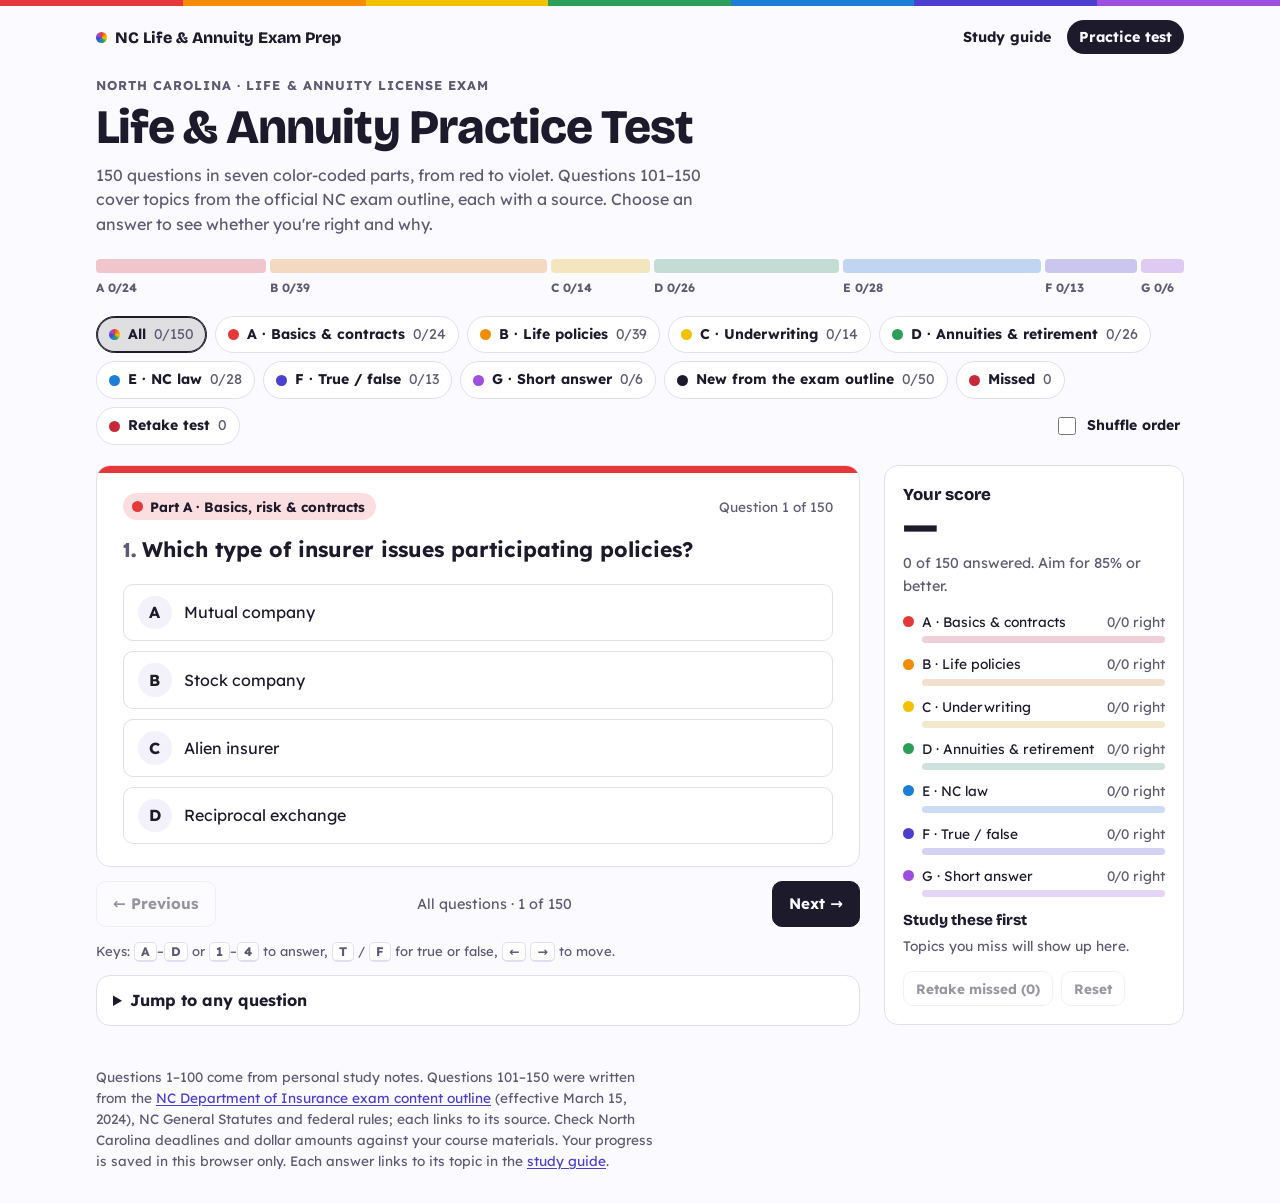
==== commit 64c273c0: "Fix "null" showing in the score panel The panel printed "null" where an optional section was skipped" ====
--- a/practice-test.html
+++ b/practice-test.html
@@ -288,6 +288,7 @@
 .study-first li { display: flex; justify-content: space-between; align-items: baseline; gap: 8px; }
 .study-first a { min-width: 0; }
 .study-first .pnum { flex: none; white-space: nowrap; }
+.study-first .empty-note { margin: 0; font-size: 0.86rem; color: var(--muted); }
 
 .results { padding: 22px clamp(16px, 3vw, 26px) 24px; display: grid; gap: 14px; }
 .results .eyebrow { margin-bottom: 4px; }
@@ -1043,13 +1044,18 @@
   const byTopic = {};
   for (const q of QS) { const a = st.answers[q.id]; if (a && !a.correct) byTopic[q.topic] = (byTopic[q.topic] || 0) + 1; }
   const weakest = Object.entries(byTopic).sort((x, y) => y[1] - x[1] || x[0] - y[0]).slice(0, 3);
-  const studyFirst = weakest.length ? h("div", { class: "study-first" },
+  const studyFirst = h("div", { class: "study-first" },
     h("h3", null, "Study these first"),
-    h("ol", null, weakest.map(([t, n]) => h("li", null,
-      h("a", { href: `study-guide.html#topic-${t}` }, `Topic ${t}: ${TOPICS[t]}`),
-      h("span", { class: "pnum" }, `${n} missed`))))) : null;
-
-  $("#score").replaceChildren(
+    weakest.length
+      ? h("ol", null, weakest.map(([t, n]) => h("li", null,
+          h("a", { href: `study-guide.html#topic-${t}` }, `Topic ${t}: ${TOPICS[t]}`),
+          h("span", { class: "pnum" }, `${n} missed`))))
+      : h("p", { class: "empty-note" }, answered
+          ? "0 missed so far. Topics you miss will show up here."
+          : "Topics you miss will show up here."));
+
+  // replaceChildren would print a skipped (null) section as the text "null", so drop those first
+  $("#score").replaceChildren(...[
     h("div", null,
       h("h2", null, "Your score"),
       h("div", { class: "big" }, pct == null ? "—" : `${pct}%`),
@@ -1057,7 +1063,8 @@
     retakeBox,
     h("div", { class: "prows" }, rows),
     studyFirst,
-    ...actions);
+    ...actions
+  ].filter(Boolean));
 }
 
 function render() {
